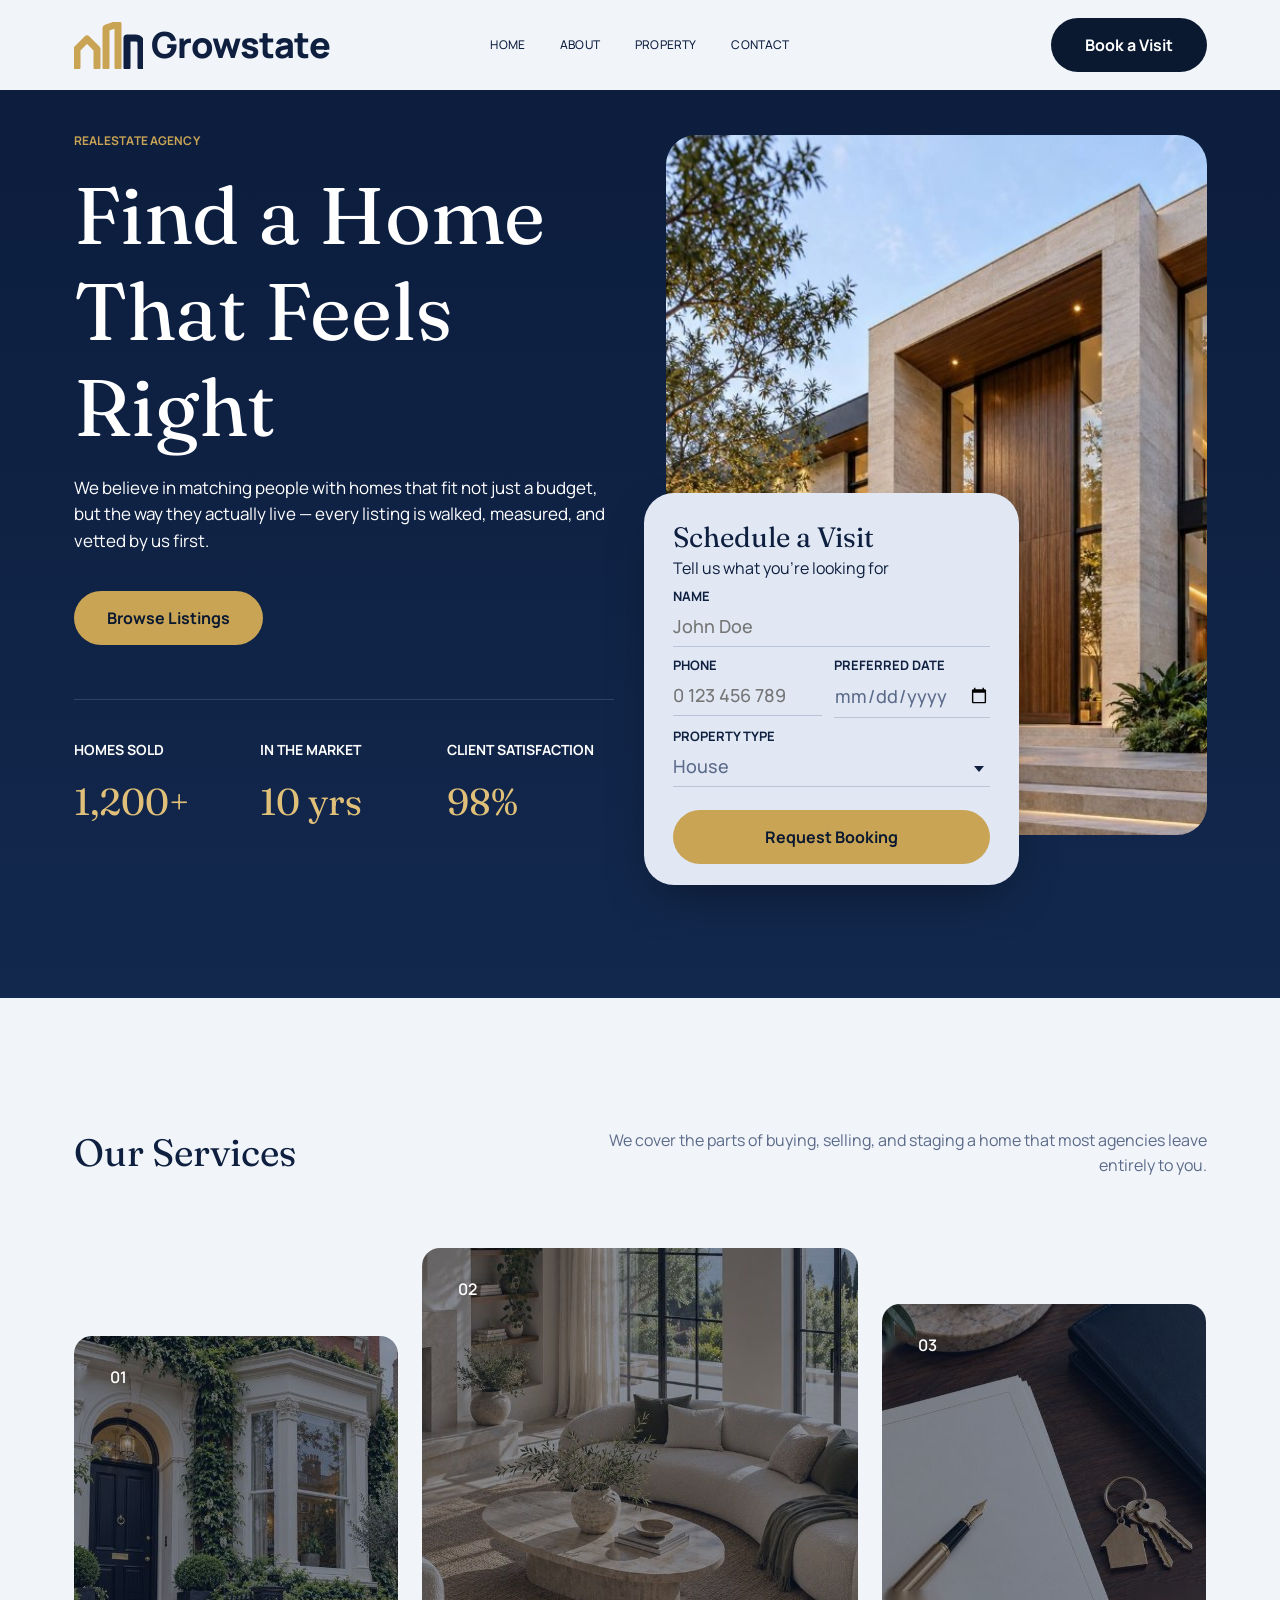
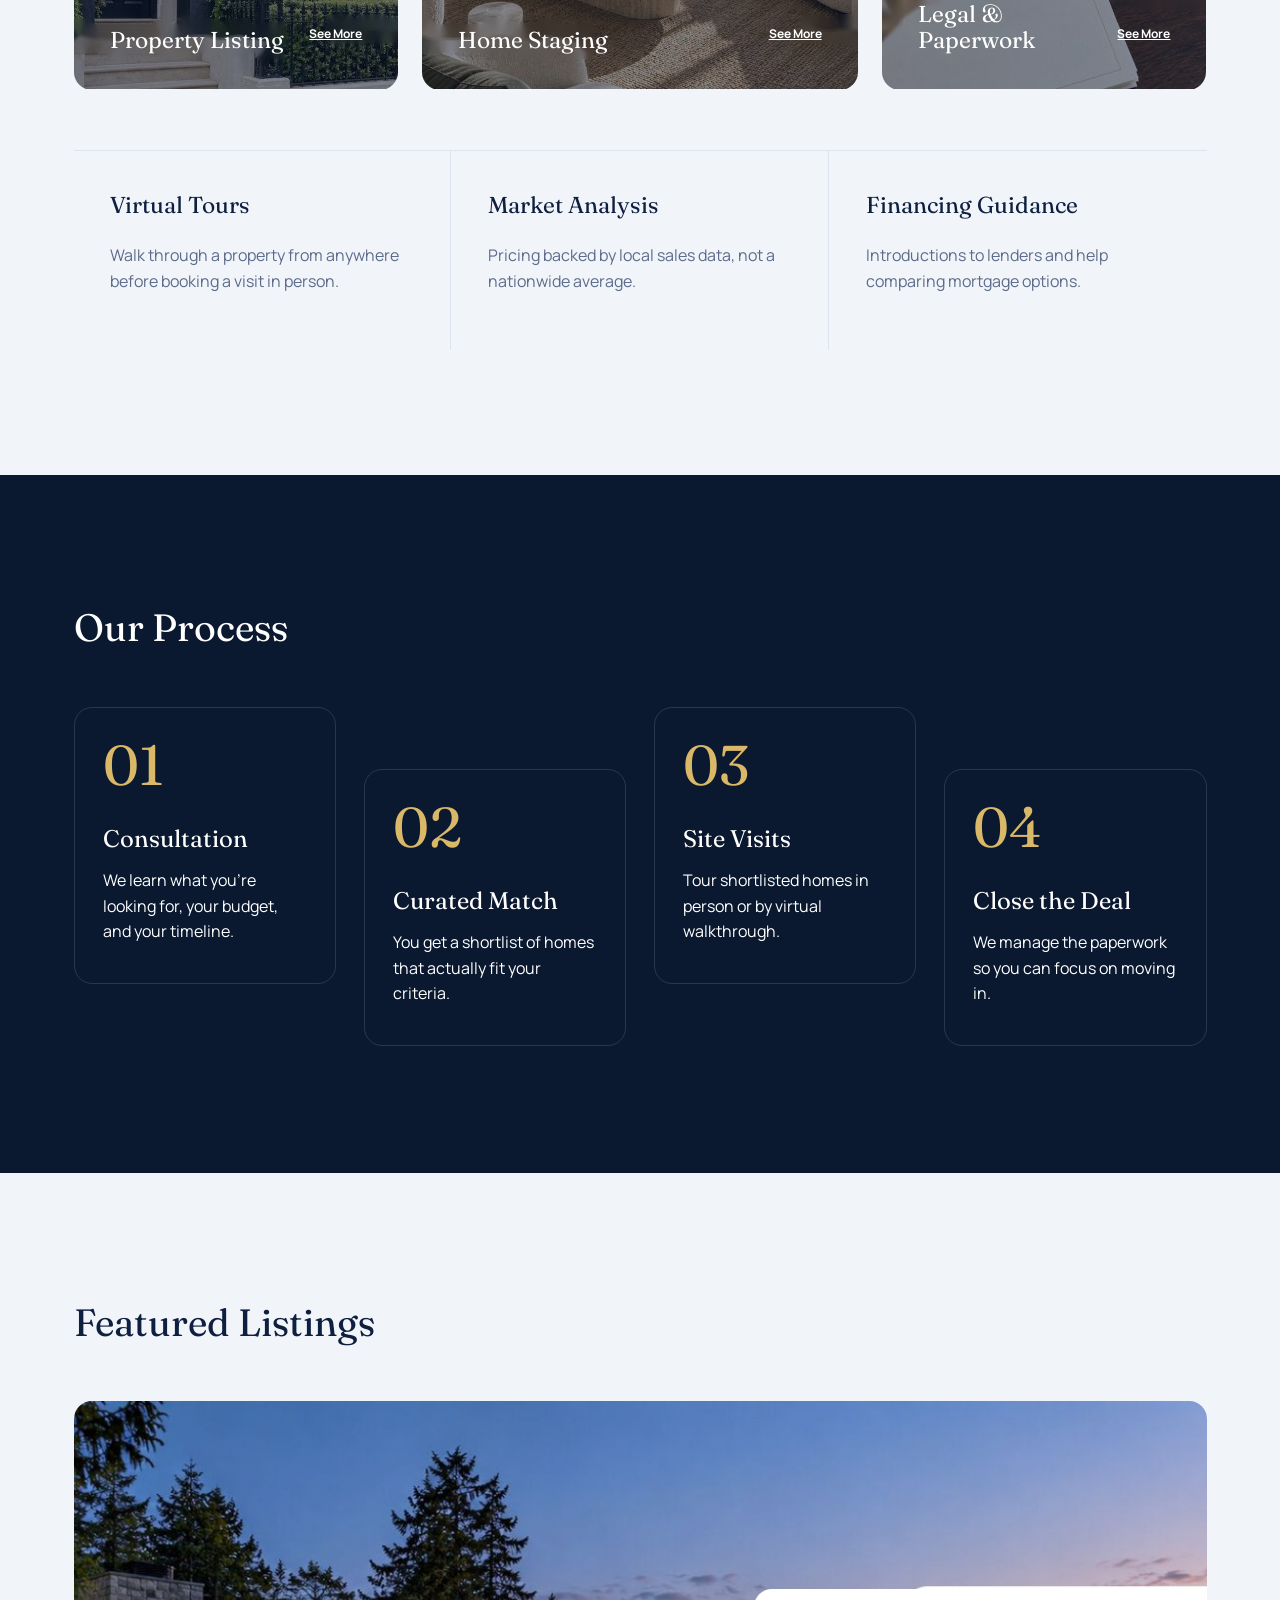
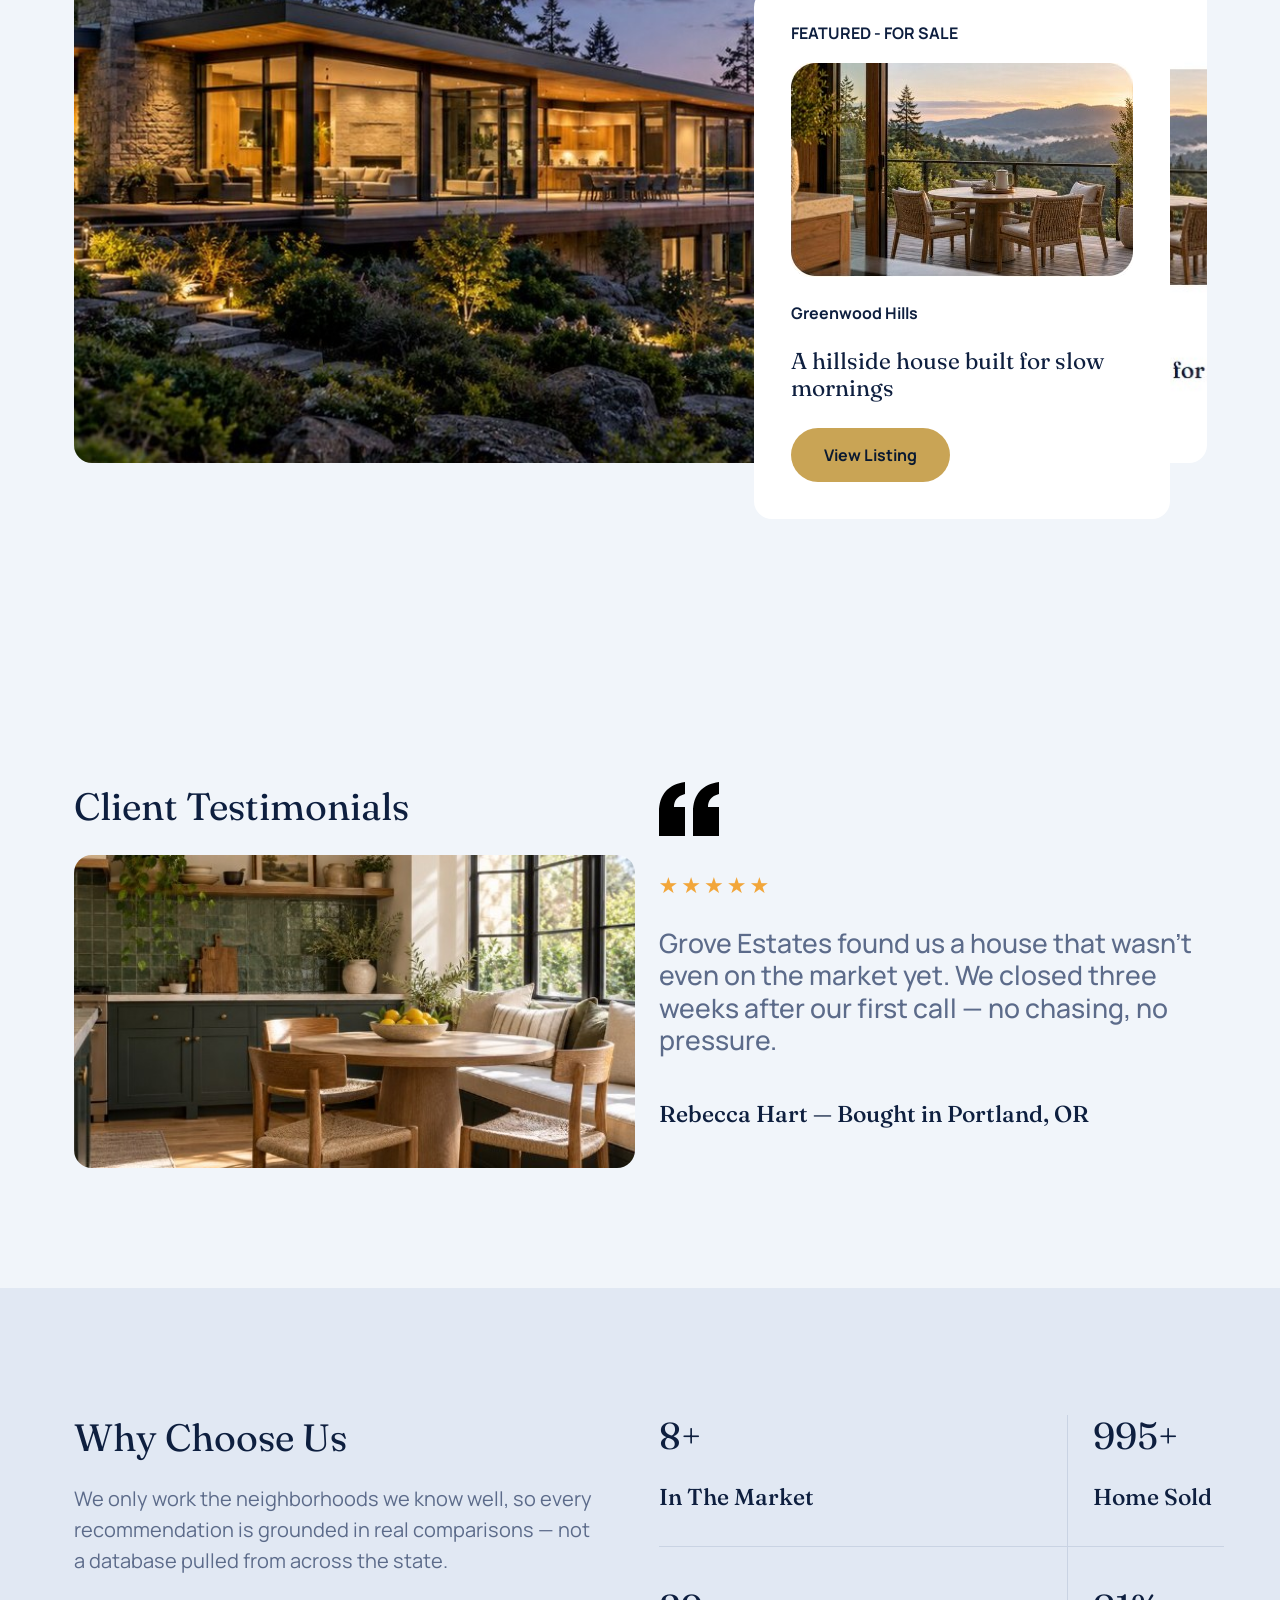
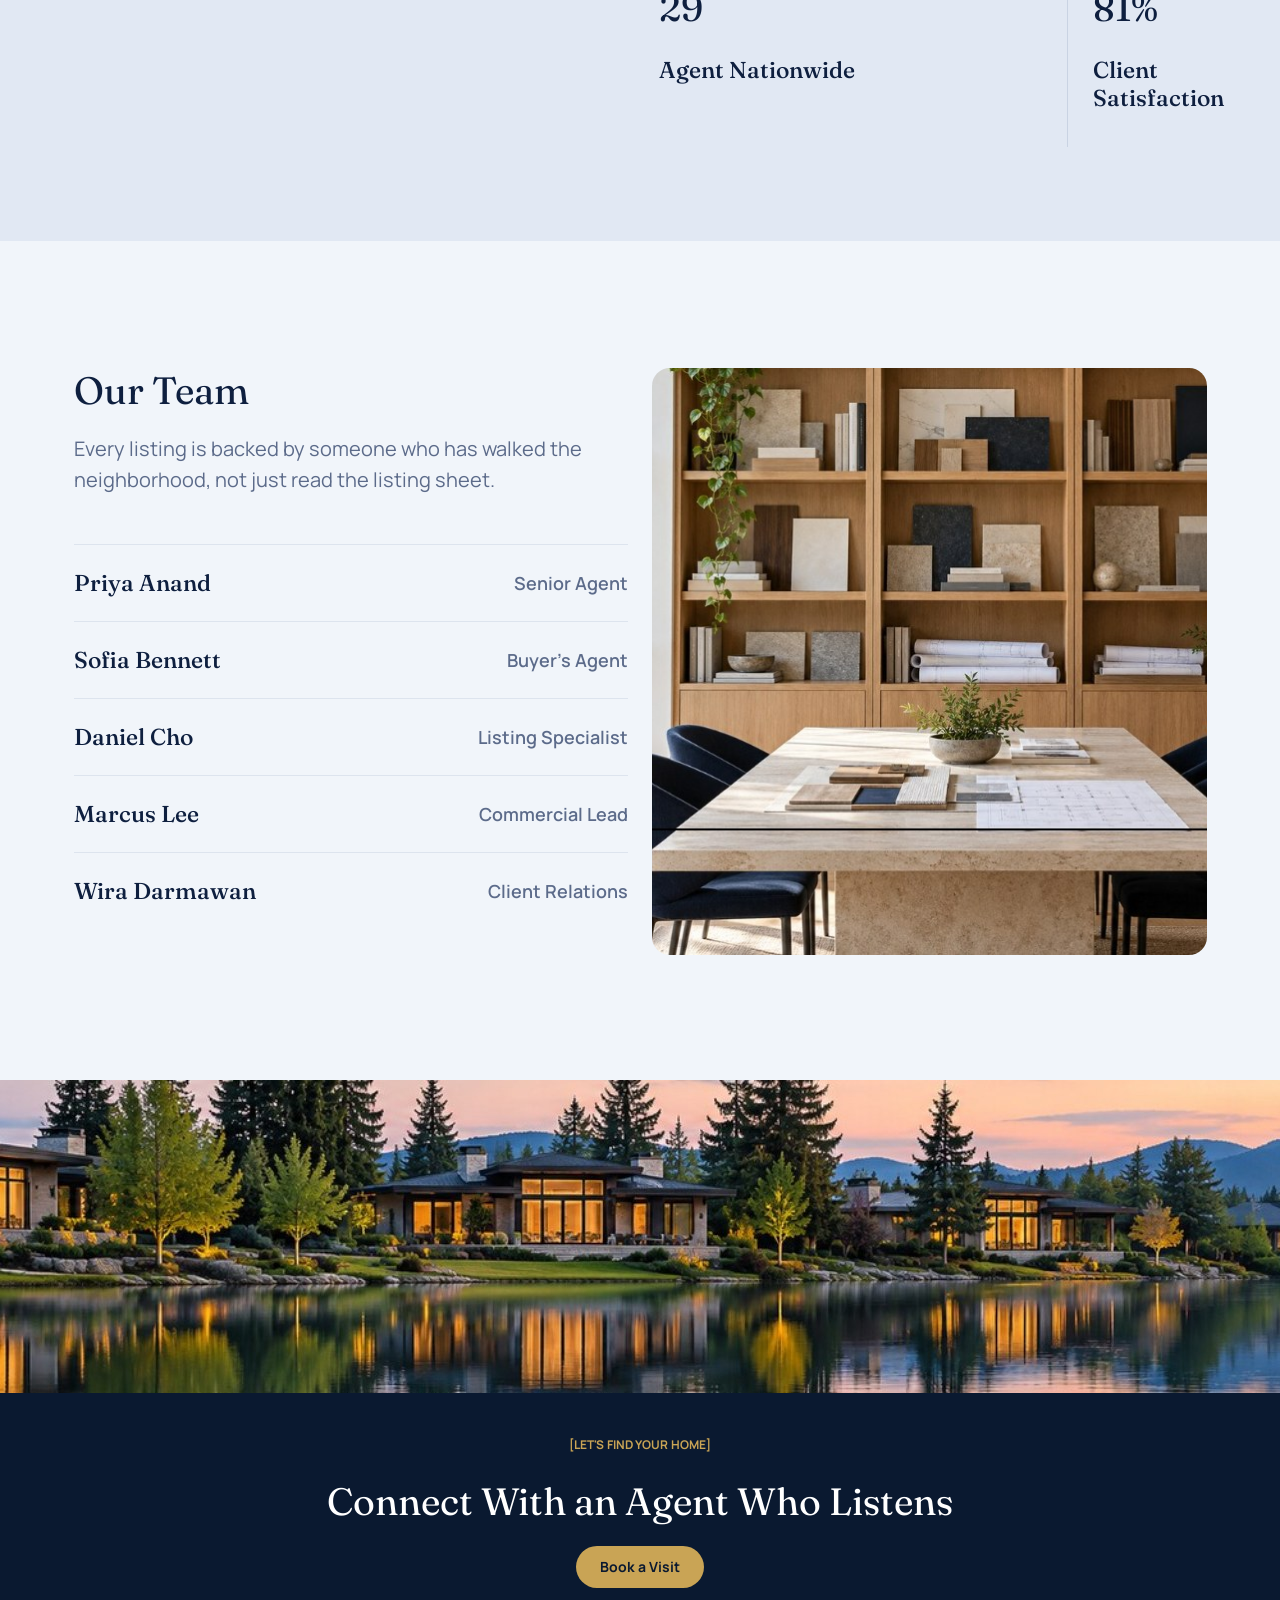
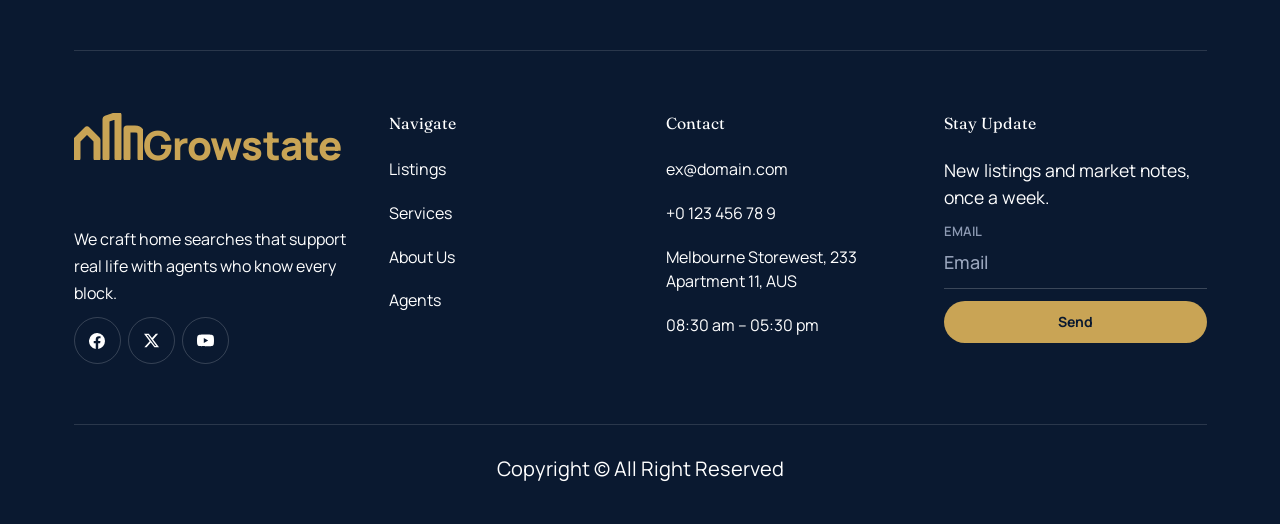
==== farmland/index.html @ bfa36665 "initial push" ====
<!DOCTYPE html>
<html lang="en">
<head>
<meta charset="UTF-8">
<meta name="viewport" content="width=device-width, initial-scale=1">
<title>Growstate – Find a Home That Feels Right</title>
<link rel="stylesheet" href="style.css">
</head>
<body>

<svg width="0" height="0" style="position:absolute"><defs>
<symbol id="logo" viewBox="0 0 69 47"><g fill="none" stroke-width="7" stroke-linejoin="round" stroke-linecap="round"><path stroke="#c9a455" d="M3 45V27L13 17L23 27V45"/><path stroke="#c9a455" d="M32 45V6L44 2V45"/><path stroke="currentColor" d="M53 45V16H61C66 16 67 18 67 23V45"/></g></symbol>
<symbol id="caret" viewBox="0 0 10 6"><path d="M0 0h10L5 6z" fill="currentColor"/></symbol>
</defs></svg>

<header class="nav">
  <div class="container nav-in">
    <a href="#" class="logo"><svg class="logo-i" width="69" height="47"><use href="#logo"/></svg><span>Growstate</span></a>
    <nav class="links" id="links">
      <a href="#">Home</a>
      <a href="about.html">About</a>
      <a href="property.html">Property</a>
      <a href="#contact">Contact</a>
    </nav>
    <a href="#visit" class="btn btn-navy">Book a Visit</a>
    <button class="burger" aria-label="Menu" onclick="document.getElementById('links').classList.toggle('open')"><i></i><i></i><i></i></button>
  </div>
</header>

<section class="hero">
  <div class="container hero-grid">
    <div class="hero-text">
      <span class="eyebrow">Real Estate Agency</span>
      <h1>Find a Home<br>That Feels<br>Right</h1>
      <p>We believe in matching people with homes that fit not just a budget, but the way they actually live — every listing is walked, measured, and vetted by us first.</p>
      <a href="#listings" class="btn btn-gold">Browse Listings</a>
      <div class="stats">
        <div><small>Homes Sold</small><b data-count="1200" data-suffix="+">1,200+</b></div>
        <div><small>In the Market</small><b data-count="10" data-suffix=" yrs">10 yrs</b></div>
        <div><small>Client Satisfaction</small><b data-count="98" data-suffix="%">98%</b></div>
      </div>
    </div>
    <div class="hero-media" id="visit">
      <img src="images/hero.jpg" alt="Modern stone and timber house at dusk">
      <form class="visit-card" onsubmit="return false">
        <h3>Schedule a Visit</h3>
        <p>Tell us what you're looking for</p>
        <label>Name<input type="text" placeholder="John Doe"></label>
        <div class="two">
          <label>Phone<input type="tel" placeholder="0 123 456 789"></label>
          <label>Preferred Date<input type="date"></label>
        </div>
        <label>Property Type
          <span class="sel"><select><option>House</option><option>Apartment</option><option>Villa</option><option>Loft</option></select><svg width="10" height="6"><use href="#caret"/></svg></span>
        </label>
        <button class="btn btn-gold">Request Booking</button>
      </form>
    </div>
  </div>
</section>

<section class="services" id="services">
  <div class="container">
    <div class="sec-head"><h2>Our Services</h2><p>We cover the parts of buying, selling, and staging a home that most agencies leave entirely to you.</p></div>
    <div class="svc-cards">
      <a href="#" class="svc reveal"><img src="images/service-listing.jpg" alt=""><span class="num">01</span><h4>Property Listing</h4><u>See More</u></a>
      <a href="#" class="svc reveal" style="--d:.12s"><img src="images/service-staging.jpg" alt=""><span class="num">02</span><h4>Home Staging</h4><u>See More</u></a>
      <a href="#" class="svc reveal" style="--d:.24s"><img src="images/service-legal.jpg" alt=""><span class="num">03</span><h4>Legal &amp; Paperwork</h4><u>See More</u></a>
    </div>
    <div class="svc-info">
      <div class="reveal"><h5>Virtual Tours</h5><p>Walk through a property from anywhere before booking a visit in person.</p></div>
      <div class="reveal" style="--d:.1s"><h5>Market Analysis</h5><p>Pricing backed by local sales data, not a nationwide average.</p></div>
      <div class="reveal" style="--d:.2s"><h5>Financing Guidance</h5><p>Introductions to lenders and help comparing mortgage options.</p></div>
    </div>
  </div>
</section>

<section class="process">
  <div class="container">
    <h2>Our Process</h2>
    <div class="steps">
      <div class="step reveal"><b>01</b><h4>Consultation</h4><p>We learn what you're looking for, your budget, and your timeline.</p></div>
      <div class="step reveal" style="--d:.12s"><b>02</b><h4>Curated Match</h4><p>You get a shortlist of homes that actually fit your criteria.</p></div>
      <div class="step reveal" style="--d:.24s"><b>03</b><h4>Site Visits</h4><p>Tour shortlisted homes in person or by virtual walkthrough.</p></div>
      <div class="step reveal" style="--d:.36s"><b>04</b><h4>Close the Deal</h4><p>We manage the paperwork so you can focus on moving in.</p></div>
    </div>
  </div>
</section>

<section class="listings" id="listings">
  <div class="container">
    <h2>Featured Listings</h2>
    <div class="feat reveal">
      <img src="images/featured-main.jpg" alt="Hillside house at sunset">
      <div class="feat-card">
        <small>Featured - For Sale</small>
        <img src="images/featured-thumb.jpg" alt="Terrace dining overlooking hills">
        <span class="loc">Greenwood Hills</span>
        <h4>A hillside house built for slow mornings</h4>
        <a href="property.html" class="btn btn-gold">View Listing</a>
      </div>
    </div>
  </div>
</section>

<section class="testi">
  <div class="container testi-grid">
    <div class="tl"><h2>Client Testimonials</h2><div class="pic reveal"><img src="images/testimonial.jpg" alt=""></div></div>
    <div class="tr reveal" style="--d:.15s">
      <svg class="q" width="62" height="54" viewBox="0 0 62 54"><path fill="currentColor" d="M0 54V30C0 12 10 2 26 0v12C18 14 15 19 15 25h11v29H0zm34 0V30C34 12 44 2 60 0v12c-8 2-11 7-11 13h11v29H34z"/></svg>
      <div class="stars">★★★★★</div>
      <blockquote>Grove Estates found us a house that wasn't even on the market yet. We closed three weeks after our first call — no chasing, no pressure.</blockquote>
      <cite>Rebecca Hart — Bought in Portland, OR</cite>
    </div>
  </div>
</section>

<section class="why">
  <div class="container why-grid">
    <div class="reveal"><h2>Why Choose Us</h2><p>We only work the neighborhoods we know well, so every recommendation is grounded in real comparisons — not a database pulled from across the state.</p></div>
    <div class="nums">
      <div class="reveal"><b data-count="10" data-suffix="+">10+</b><span>In The Market</span></div>
      <div class="reveal" style="--d:.1s"><b data-count="1200" data-suffix="+">1,200+</b><span>Home Sold</span></div>
      <div class="reveal" style="--d:.2s"><b data-count="35" data-suffix="">35</b><span>Agent Nationwide</span></div>
      <div class="reveal" style="--d:.3s"><b data-count="98" data-suffix="%">98%</b><span>Client Satisfaction</span></div>
    </div>
  </div>
</section>

<section class="team">
  <div class="container team-grid">
    <div class="reveal">
      <h2>Our Team</h2>
      <p>Every listing is backed by someone who has walked the neighborhood, not just read the listing sheet.</p>
      <ul>
        <li><b>Priya Anand</b><span>Senior Agent</span></li>
        <li><b>Sofia Bennett</b><span>Buyer's Agent</span></li>
        <li><b>Daniel Cho</b><span>Listing Specialist</span></li>
        <li><b>Marcus Lee</b><span>Commercial Lead</span></li>
        <li><b>Wira Darmawan</b><span>Client Relations</span></li>
      </ul>
    </div>
    <div class="tpic reveal" style="--d:.15s"><img src="images/team.jpg" alt="Team material library"></div>
  </div>
</section>

<div class="banner"><img src="images/banner.jpg" alt="Lakeside homes at dusk"></div>

<footer id="contact">
  <div class="container">
    <div class="cta reveal"><span class="eyebrow">[Let's find your home]</span><h2>Connect With an Agent Who Listens</h2><a href="#visit" class="btn btn-gold">Book a Visit</a></div>
    <div class="f-grid">
      <div><a href="#" class="logo gold"><svg class="logo-i" width="69" height="47"><use href="#logo"/></svg><span>Growstate</span></a>
        <p>We craft home searches that support real life with agents who know every block.</p>
        <div class="soc">
          <a href="#" aria-label="Facebook"><svg width="16" height="16" viewBox="0 0 24 24" fill="currentColor"><path d="M24 12a12 12 0 1 0-13.9 11.9v-8.4H7.1V12h3V9.4c0-3 1.8-4.7 4.5-4.7 1.3 0 2.7.2 2.7.2v3h-1.5c-1.5 0-2 .9-2 1.9V12h3.4l-.5 3.5h-2.9v8.4A12 12 0 0 0 24 12z"/></svg></a>
          <a href="#" aria-label="X"><svg width="15" height="15" viewBox="0 0 24 24" fill="currentColor"><path d="M18.9 1.2h3.7l-8 9.2L24 22.8h-7.4l-5.8-7.6-6.6 7.6H.5l8.6-9.8L0 1.2h7.6l5.2 6.9 6.1-6.9zm-1.3 19.4h2L6.5 3.3H4.3l13.3 17.3z"/></svg></a>
          <a href="#" aria-label="YouTube"><svg width="17" height="17" viewBox="0 0 24 24" fill="currentColor"><path d="M23.5 6.2a3 3 0 0 0-2.1-2.1C19.5 3.6 12 3.6 12 3.6s-7.5 0-9.4.5A3 3 0 0 0 .5 6.2C0 8.1 0 12 0 12s0 3.9.5 5.8a3 3 0 0 0 2.1 2.1c1.9.5 9.4.5 9.4.5s7.5 0 9.4-.5a3 3 0 0 0 2.1-2.1c.5-1.9.5-5.8.5-5.8s0-3.9-.5-5.8zM9.6 15.6V8.4l6.2 3.6-6.2 3.6z"/></svg></a>
        </div></div>
      <div><h5>Navigate</h5><a href="#listings">Listings</a><a href="#services">Services</a><a href="about.html">About Us</a><a href="#">Agents</a></div>
      <div><h5>Contact</h5><a href="mailto:ex@domain.com">ex@domain.com</a><a href="tel:+0123456789">+0 123 456 78 9</a><span>Melbourne Storewest, 233 Apartment 11, AUS</span><span>08:30 am – 05:30 pm</span></div>
      <div><h5>Stay Update</h5><p>New listings and market notes, once a week.</p>
        <form onsubmit="return false"><label>Email<input type="email" placeholder="Email"></label><button class="btn btn-gold">Send</button></form></div>
    </div>
    <div class="copy">Copyright © All Right Reserved</div>
  </div>
</footer>

<script src="script.js"></script>
</body>
</html>
---- farmland/style.css ----
@font-face{font-family:'Fraunces';src:url(fonts/fraunces.woff2) format('woff2');font-weight:100 900;font-display:swap}
@font-face{font-family:'Manrope';src:url(fonts/manrope.woff2) format('woff2');font-weight:200 800;font-display:swap}
:root{
  --navy:#0a1930;--navy2:#12284d;--ink:#0e1f3f;--gold:#c9a455;--bg:#f1f5fa;--bg2:#e1e8f3;--slate:#5c6b8a;
  --serif:'Fraunces',Georgia,serif;--sans:'Manrope',system-ui,sans-serif;
  --h2:clamp(34px,2.97vw,57px);
}
*{box-sizing:border-box;margin:0;padding:0}
html{scroll-behavior:smooth}
body{font-family:var(--sans);background:var(--bg);color:var(--ink);font-size:20px;line-height:1.55;font-optical-sizing:none;font-variation-settings:'opsz' 30;-webkit-font-smoothing:antialiased;overflow-x:hidden}
img{display:block;width:100%;height:100%;object-fit:cover}
a{color:inherit;text-decoration:none}
ul{list-style:none}
h1,h2,h3,h4,h5,b,strong{font-weight:400}
h1,h2,h3,h4,h5,.num,b,strong{font-family:var(--serif)}
h2{font-size:var(--h2);line-height:1.2}
.container{width:min(1133px,100% - 48px);margin-inline:auto}

/* buttons */
.btn{display:inline-flex;align-items:center;justify-content:center;height:54px;padding:0 33px;border-radius:99px;border:0;font:700 16px/1 var(--sans);cursor:pointer;transition:transform .3s,background .3s,box-shadow .3s}
.btn:hover{transform:translateY(-2px);box-shadow:0 10px 22px -10px rgba(0,0,0,.45)}
.btn-gold{background:var(--gold);color:var(--navy)}
.btn-gold:hover{background:#d8b568}
.btn-navy{background:var(--navy);color:#fff;padding:0 34px}
.eyebrow{display:block;font:700 12px/1 var(--sans);letter-spacing:.01em;text-transform:uppercase;color:var(--gold)}

/* nav */
.nav{height:90px;display:flex;align-items:center;background:var(--bg);position:relative;z-index:20}
.nav-in{position:relative;display:flex;align-items:center;justify-content:space-between}
.logo{display:flex;align-items:center;gap:8px;color:var(--ink)}
.logo span{font:800 36px/1 var(--sans);letter-spacing:-.02em}
.logo-i{color:var(--ink)}.logo.gold .logo-i{color:var(--gold)}
.logo.gold span{color:var(--gold)}
.links{display:flex;gap:35px;position:absolute;left:50%;transform:translateX(-50%)}
.links a{font:478 12px/1 var(--sans);letter-spacing:.015em;text-transform:uppercase;display:flex;align-items:center;gap:10px;position:relative}
.links a::after{content:"";position:absolute;left:0;bottom:-8px;height:2px;width:0;background:var(--gold);transition:width .3s}
.links a:hover::after{width:100%}
.burger{display:none;background:none;border:0;width:30px;height:22px;flex-direction:column;justify-content:space-between;margin-left:14px}
.burger i{display:block;height:2px;background:var(--ink)}

/* hero */
.hero{background:linear-gradient(180deg,#0c1d3d,#12284d);color:#fff;padding:45px 0 0px}
.hero-grid{display:grid;grid-template-columns:repeat(2,minmax(0,1fr));gap:clamp(24px,4vw,62px)}
.hero-text{display:flex;flex-direction:column;align-items:flex-start;min-width:0;min-height:700px;align-self:start}
.hero h1{font-size: 5rem;line-height:1.2;margin:20px 0 20px}
.hero p{    
    max-width: 590px;
    margin-bottom: 37px;
    color: #fff;
    line-height: 1.55;
    font-size: 17px;
}
.stats{margin-top:auto;margin-bottom:12px;width:100%;border-top:1px solid rgba(255,255,255,.14);padding-top:43px;display:grid;grid-template-columns:repeat(3,minmax(0,1fr));justify-content:start;gap:0 20px}
.stats>div{min-width:0}
.stats small{display:block;font:700 14px/1 var(--sans);text-transform:uppercase;margin-bottom:26px}
.stats b{font-size:clamp(36px,2.92vw,56px);color:#e0c079;line-height:1}
.hero-media{position:relative;height:824px;margin-bottom:39px;min-width:0}
.hero-media>img{border-radius:18px}
.hero-media img {transition:transform 1.6s ease; width: 100%; height: 85%; object-fit: cover; border-radius: 30px;}
.visit-card {position: absolute;
    right: 188px;
    top: 358px;
    width: min(375px, calc(100% - 48px));
    background: #e1e8f4;
    color: var(--ink);
    border-radius: 30px;
    padding: 28px 29px 21px;
    box-shadow: 0 20px 50px -20px rgba(0, 0, 0, .5);
}
.visit-card h3{font-size:28px;line-height:1.2;margin-bottom:5px}
.visit-card p{font-size:16px;margin-bottom:14px;color:var(--ink);line-height:1.0}
.visit-card label{display:block;font:700 13px/1 var(--sans);text-transform:uppercase;color:var(--ink);margin-bottom:12px}
.visit-card input,.visit-card select{display:block;width:100%;margin-top:11px;background:none;border:0;border-bottom:1px solid #b9c4d6;padding:0 0 8px;font:500 18px var(--sans);color:var(--slate);outline:0;appearance:none;-webkit-appearance:none;text-transform:none}
.visit-card input:focus,.visit-card select:focus{border-color:var(--gold)}
.two{display:grid;grid-template-columns:1fr 1fr;gap:12px}
.sel{position:relative;display:block}
.sel svg{position:absolute;right:6px;bottom:15px;pointer-events:none;color:var(--ink)}
.visit-card .btn{width:100%;margin-top:11px}

/* services */
.services{padding:130px 0 125px}
.sec-head{display:flex;justify-content:space-between;align-items:center;gap:40px;margin-bottom:70px}
.sec-head p{max-width:615px;text-align:right;color:var(--slate);font-size:16px;line-height:1.55}
.svc-cards{display:grid;grid-template-columns:1fr 1.34fr 1fr;gap:24px;align-items:end}
.svc{position:relative;border-radius:18px;overflow:hidden;display:block;height:354px;color:#fff}
.svc:nth-child(2){height:442px}
.svc:nth-child(3){height:386px}
.svc img{transition:transform .8s cubic-bezier(.2,.7,.2,1)}
.svc:hover img{transform:scale(1.07)}
.svc .num{position:absolute;z-index:2;left:36px;top:30px;font:600 16px var(--sans)}
.svc h4{
    position: absolute;
    z-index: 2;
    left: 36px;
    bottom: 36px;
    font-size: 23px;
    line-height: 1.15;
    max-width: 174px;}
.svc u{position:absolute;z-index:2;right:36px;bottom:48px;font:700 12px var(--sans)}
.svc-info{display:grid;grid-template-columns:repeat(3,1fr);margin-top:60px;border-top:1px solid #dde4ee}
.svc-info>div{padding:40px 37px 55px;border-left:1px solid #dde4ee;margin-left:-1px}
.svc-info>div:first-child{border-left:0}
.svc-info h5{font-size:23px;margin-bottom:23px;line-height:1.3}
.svc-info p{color:var(--slate);font-size:16px;line-height:1.6;max-width:380px}

/* process */
.process{background:var(--navy);color:#fff;padding:130px 0 127px}
.steps{display:grid;grid-template-columns:repeat(4,1fr);gap:28px;margin-top:57px;align-items:start}
.step{border:1px solid rgba(255,255,255,.13);border-radius:18px;padding:29px 28px 38px;min-height:270px;transition:border-color .4s,background .4s}
.step:hover{border-color:var(--gold);background:rgba(255,255,255,.03)}
.step:nth-child(even){margin-top:62px}
.step b{display:block;font-size:56px;color:#d9b868;line-height:1;margin-bottom:34px}
.step h4{font-size:24px;margin-bottom:17px;line-height:1.0}
.step p{font-size:16px;line-height:1.6}

/* listings */
.listings{padding:127px 0 124px}
.feat{position:relative;margin-top:55px;margin-bottom:193px}
.feat>img{height:662px;border-radius:18px}
.feat-card{position:absolute;right:37px;top:188px;width:416px;background:#fff;border-radius:18px;padding:36px 37px 37px}
.feat-card small{display:block;font:700 16px/1 var(--sans);text-transform:uppercase;margin-bottom:22px}
.feat-card img{height:214px;border-radius:18px;margin-bottom:28px}
.feat-card .loc{display:block;font:700 16px/1 var(--sans);margin-bottom:27px}
.feat-card h4{font-size:23px;line-height:1.2;margin-bottom:25px}
.row{display:grid;grid-template-columns:979px 1fr;gap:26px;padding:62px 0;border-bottom:1px solid #dde4ee}
.row:first-of-type{padding-top:0}
.row:last-child{border-bottom:0;padding-bottom:0}
.row .pic{height:var(--ih);border-radius:18px;overflow:hidden}
.row .pic img{transition:transform .9s cubic-bezier(.2,.7,.2,1)}
.row:hover .pic img{transform:scale(1.05)}
.nm{display:flex;justify-content:space-between;align-items:center;margin-top:24px}
.nm h4{font-size:28px;line-height:1.2}
.nm .btn{height:54px;padding:0 33px}
.row .r{display:flex;flex-direction:column;justify-content:space-between;height:calc(var(--ih) + 43px)}
.row .r p{color:var(--slate);font-size:20px;line-height:1.6}
.info{background:var(--navy);color:#fff;border-radius:18px;padding:36px 37px 38px}
.info span{display:block;font-size:17.6px;line-height:1.5;margin-bottom:12px}
.info strong{display:block;font-size:28px;line-height:1.2;color:#e0c079;margin-bottom:12px}
.info em{display:block;font:700 17.6px/1.3 var(--sans);text-transform:uppercase}

/* testimonials */
.testi{padding:0 0 120px}
.testi-grid{display:grid;grid-template-columns:561px 1fr;gap:24px}
.testi .pic,.tpic{border-radius:18px;overflow:hidden}
.testi .pic{height:313px;margin-top:26px}
.tl h2{margin-top:4px}
.q{color:#000;display:block;margin-bottom:38px;width:62px;height:auto;margin-top:2px}
.stars{color:#f2a63a;font-size:22px;letter-spacing:3px;line-height:1;margin-bottom:31px}
blockquote{font-size:clamp(24px,2.08vw,40px);line-height:1.22;color:var(--slate);font-weight:500;margin-bottom:42px}
cite{font:500 23px/1 var(--serif);font-style:normal}

/* why */
.why{background:var(--bg2);padding:127px 0 94px}
.why-grid{display:grid;grid-template-columns:561px 1fr;gap:24px;align-items:start}
.why p{font-size:20px;line-height:1.55;color:var(--slate);margin-top:22px;max-width:530px}
.nums{display:grid;grid-template-columns:408px 1fr}
.nums>div{padding:40px 0 35px;border-left:0}
.nums>div:nth-child(2n){border-left:1px solid #c9d3e3;padding-left:25px}
.nums>div:nth-child(-n+2){border-bottom:1px solid #c9d3e3;padding-top:0}
.nums b{display:block;font-size:clamp(34px,2.92vw,56px);line-height:1.1;margin-bottom:27px}
.nums span{font:500 23px var(--serif);display:block}

/* team */
.team{padding:127px 0 125px}
.team-grid{display:grid;grid-template-columns:1fr 1fr;gap:24px;align-items:start}
.team p{color:var(--slate);font-size:20px;line-height:1.55;margin:20px 0 49px}
.team li{display:flex;justify-content:space-between;align-items:center;padding:24px 0;border-top:1px solid #dde4ee}
.team li:last-child{padding-bottom:0}
.team li b{font:500 23px var(--serif)}
.team li span{font:600 18px var(--sans);color:var(--slate)}
.team li{transition:padding .35s}
.team li:hover{padding-left:12px}
.tpic{height:587px}
.banner{height:313px;overflow:hidden}
.banner img{transition:transform 1.6s ease}

/* footer */
footer{background:var(--navy);color:#fff;padding:46px 0 0}
.cta{text-align:center;padding-bottom:62px;border-bottom:1px solid rgba(255,255,255,.13)}
.cta h2{margin:28px 0 22px;font-size:clamp(30px,2.97vw,57px)}
.cta .btn{height:42px;padding:0 24px;font-size:14px}
.f-grid{display:grid;grid-template-columns:minmax(0,1.15fr) minmax(0,1fr) minmax(0,1fr) minmax(0,1.05fr);gap:28px;padding:62px 0 60px}
.f-grid p,.f-grid a,.f-grid span{font-size:16px}
.f-grid h5{font-size:16px;margin-bottom:23px;line-height:1.3}
.f-grid>div>a,.f-grid>div>span{display:block;line-height:1.55;margin-bottom:19px;transition:color .25s}
.f-grid>div>span{max-width:260px}
.f-grid>div>a:hover{color:var(--gold)}
.f-grid .logo{margin-bottom:59px}.f-grid .logo .logo-i{width:69px;height:47px}
.f-grid .logo.gold span{font-size:40px;line-height:1}
.f-grid>div>p{max-width:310px;line-height:1.7}
.soc{display:flex;gap:7px;margin-top:10px}
.soc a{width:47px;height:47px;border:1px solid rgba(255,255,255,.18);border-radius:50%;display:grid;place-items:center;transition:background .3s,color .3s}
.soc a:hover{background:var(--gold);color:var(--navy)}
.f-grid form label{display:block;font:600 13px/1 var(--sans);text-transform:uppercase;color:#8d9ab3;margin:14px 0 0}
.f-grid form input{width:100%;background:none;border:0;border-bottom:1px solid rgba(255,255,255,.2);padding:0 0 14px;color:#fff;font:500 18px var(--sans);outline:0;text-transform:none;margin-top:12px}.f-grid form input::placeholder{color:#9aa6bd;opacity:1}
.f-grid form .btn{width:100%;height:42px;padding:0 20px;font-size:14px;margin-top:12px}.f-grid>div:last-child>p{font-size:17.6px;line-height:1.55;max-width:none}
.f-grid .cta-note{display:none}
.copy{text-align:center;border-top:1px solid rgba(255,255,255,.13);padding:28px 0 40px;font-size:20px}

/* scroll animations */
.reveal{opacity:0;transform:translateY(60px) scale(.96);transition:opacity .9s cubic-bezier(.2,.7,.2,1) var(--d,0s),transform 1s cubic-bezier(.2,.7,.2,1) var(--d,0s)}
.reveal.in{opacity:1;transform:none}
.svc.reveal img,.pic.reveal img,.tpic.reveal img{transform:scale(1.18)}
.svc.reveal.in img,.pic.reveal.in img,.tpic.reveal.in img{transform:scale(1)}
.svc.reveal.in:hover img{transform:scale(1.07)}
.banner img{transform:scale(1.08)}
.banner.in img{transform:scale(1)}
.hero-text>*,.hero-media{animation:up 1s cubic-bezier(.2,.7,.2,1) both}
.hero-text>*:nth-child(2){animation-delay:.1s}.hero-text>*:nth-child(3){animation-delay:.2s}.hero-text>*:nth-child(4){animation-delay:.3s}.hero-text>*:nth-child(5){animation-delay:.4s}
.hero-media{animation-delay:.2s}
@keyframes up{from{opacity:0;transform:translateY(40px)}to{opacity:1;transform:none}}
@media (prefers-reduced-motion:reduce){*{animation:none!important;transition:none!important}.reveal{opacity:1;transform:none}}

/* responsive */
@media(max-width:1200px){
  .row{grid-template-columns:1fr}.row .r{height:auto;gap:20px}
  .row .pic{height:min(var(--ih),50vw)}
  .testi-grid,.why-grid{grid-template-columns:1fr 1fr}
  .f-grid{grid-template-columns:1fr 1fr;gap:40px}
}
@media(max-width:900px){
  .nav{height:100px}.logo span{font-size:26px}
  .links{display:none;position:absolute;top:100px;left:0;right:0;background:var(--bg);flex-direction:column;gap:20px;padding:24px;box-shadow:0 20px 30px -20px rgba(0,0,0,.3)}
  .links.open{display:flex}.burger{display:flex}.nav .btn{display:none}
  .hero{padding:70px 0}.hero-grid{grid-template-columns:1fr}.hero-media{height:520px;margin-bottom:300px}
  .visit-card{left:12px;top:380px;width:calc(100% - 24px);max-width:375px}
  .stats{grid-template-columns:repeat(3,1fr);gap:16px}.stats>div{min-width:0}
  .sec-head{flex-direction:column;align-items:flex-start}.sec-head p{text-align:left}
  .svc-cards,.svc-info,.steps{grid-template-columns:1fr}.svc,.svc:nth-child(2),.svc:nth-child(3){height:320px}
  .step:nth-child(even){margin-top:0}.step{min-height:0}
  .svc-info>div{border-left:0;padding-left:0}
  .feat>img{height:420px}.feat-card{position:relative;right:auto;top:-60px;margin:0 16px;width:auto}.feat{margin-bottom:90px}
  .testi-grid,.why-grid,.team-grid,.f-grid{grid-template-columns:1fr}
  .tpic{height:380px}.services,.process,.listings,.why,.team{padding-block:80px}
  .nm{flex-direction:column;align-items:flex-start;gap:14px}
}
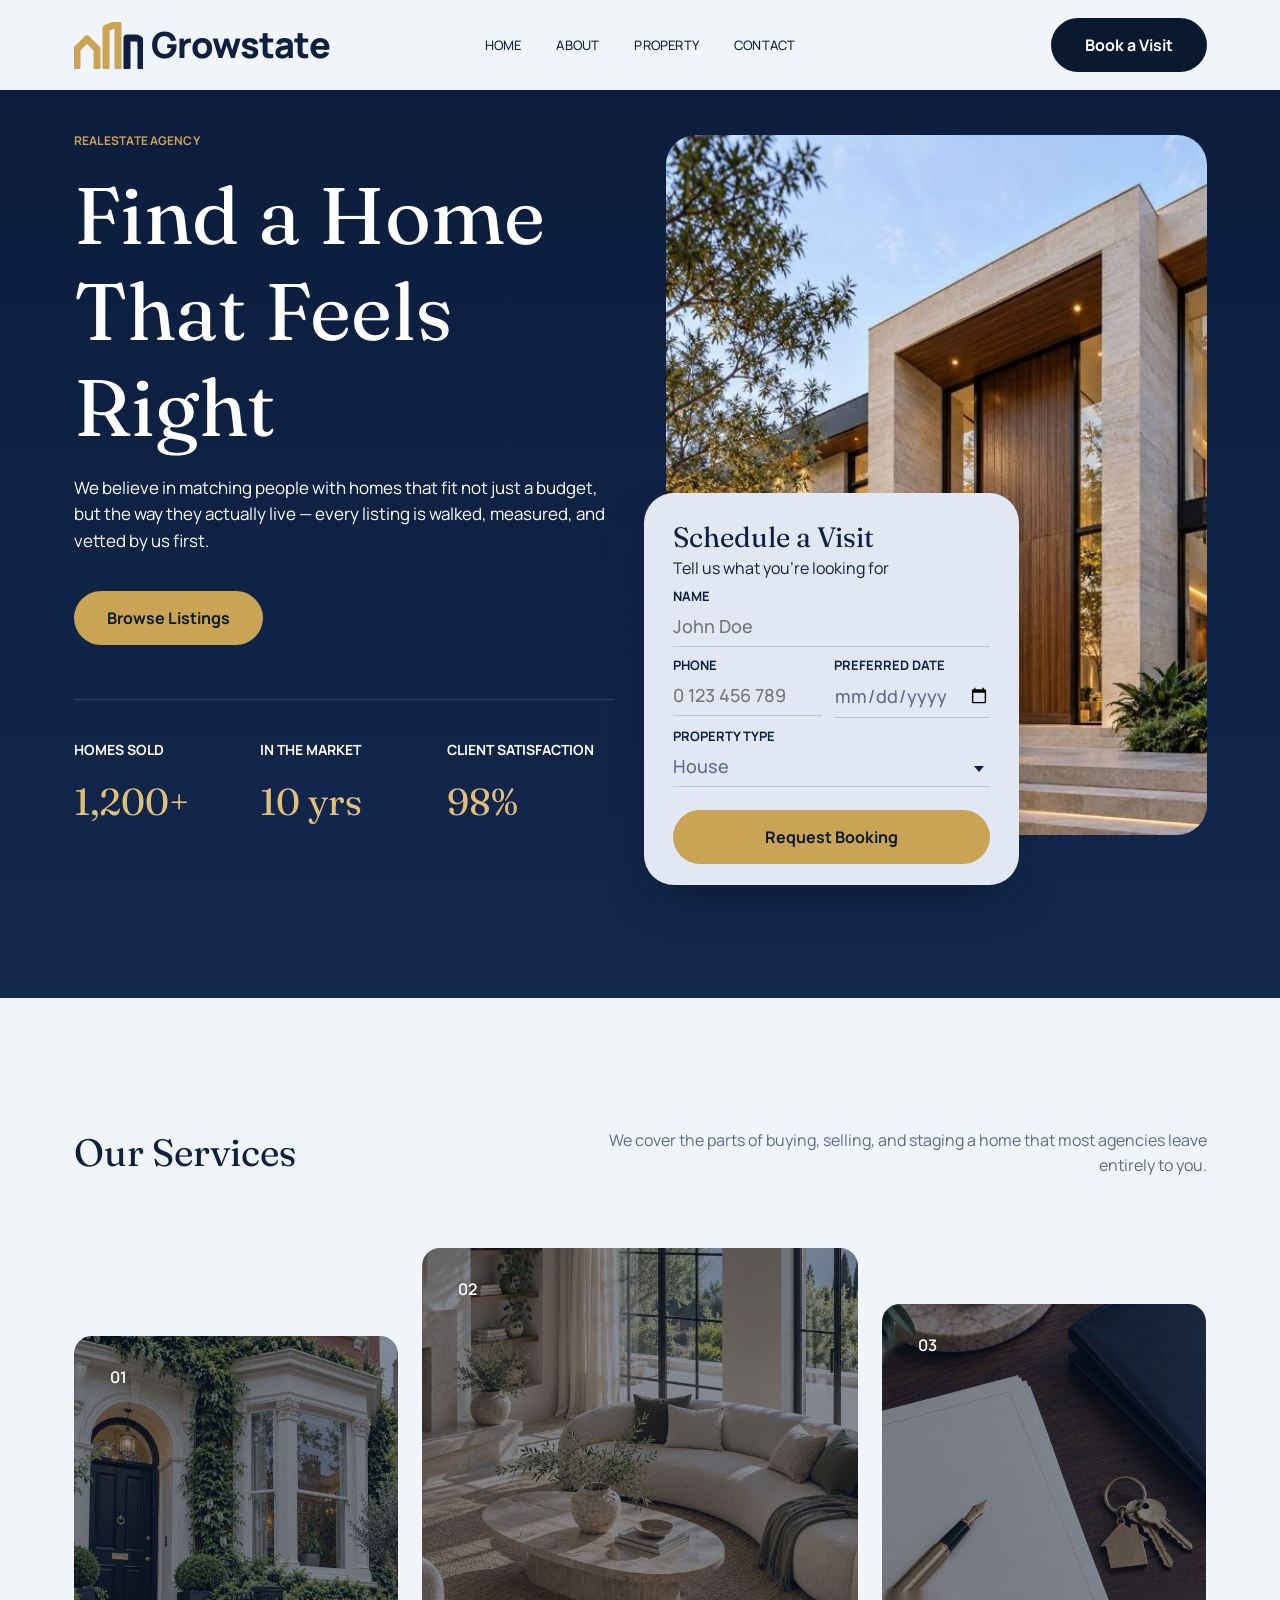
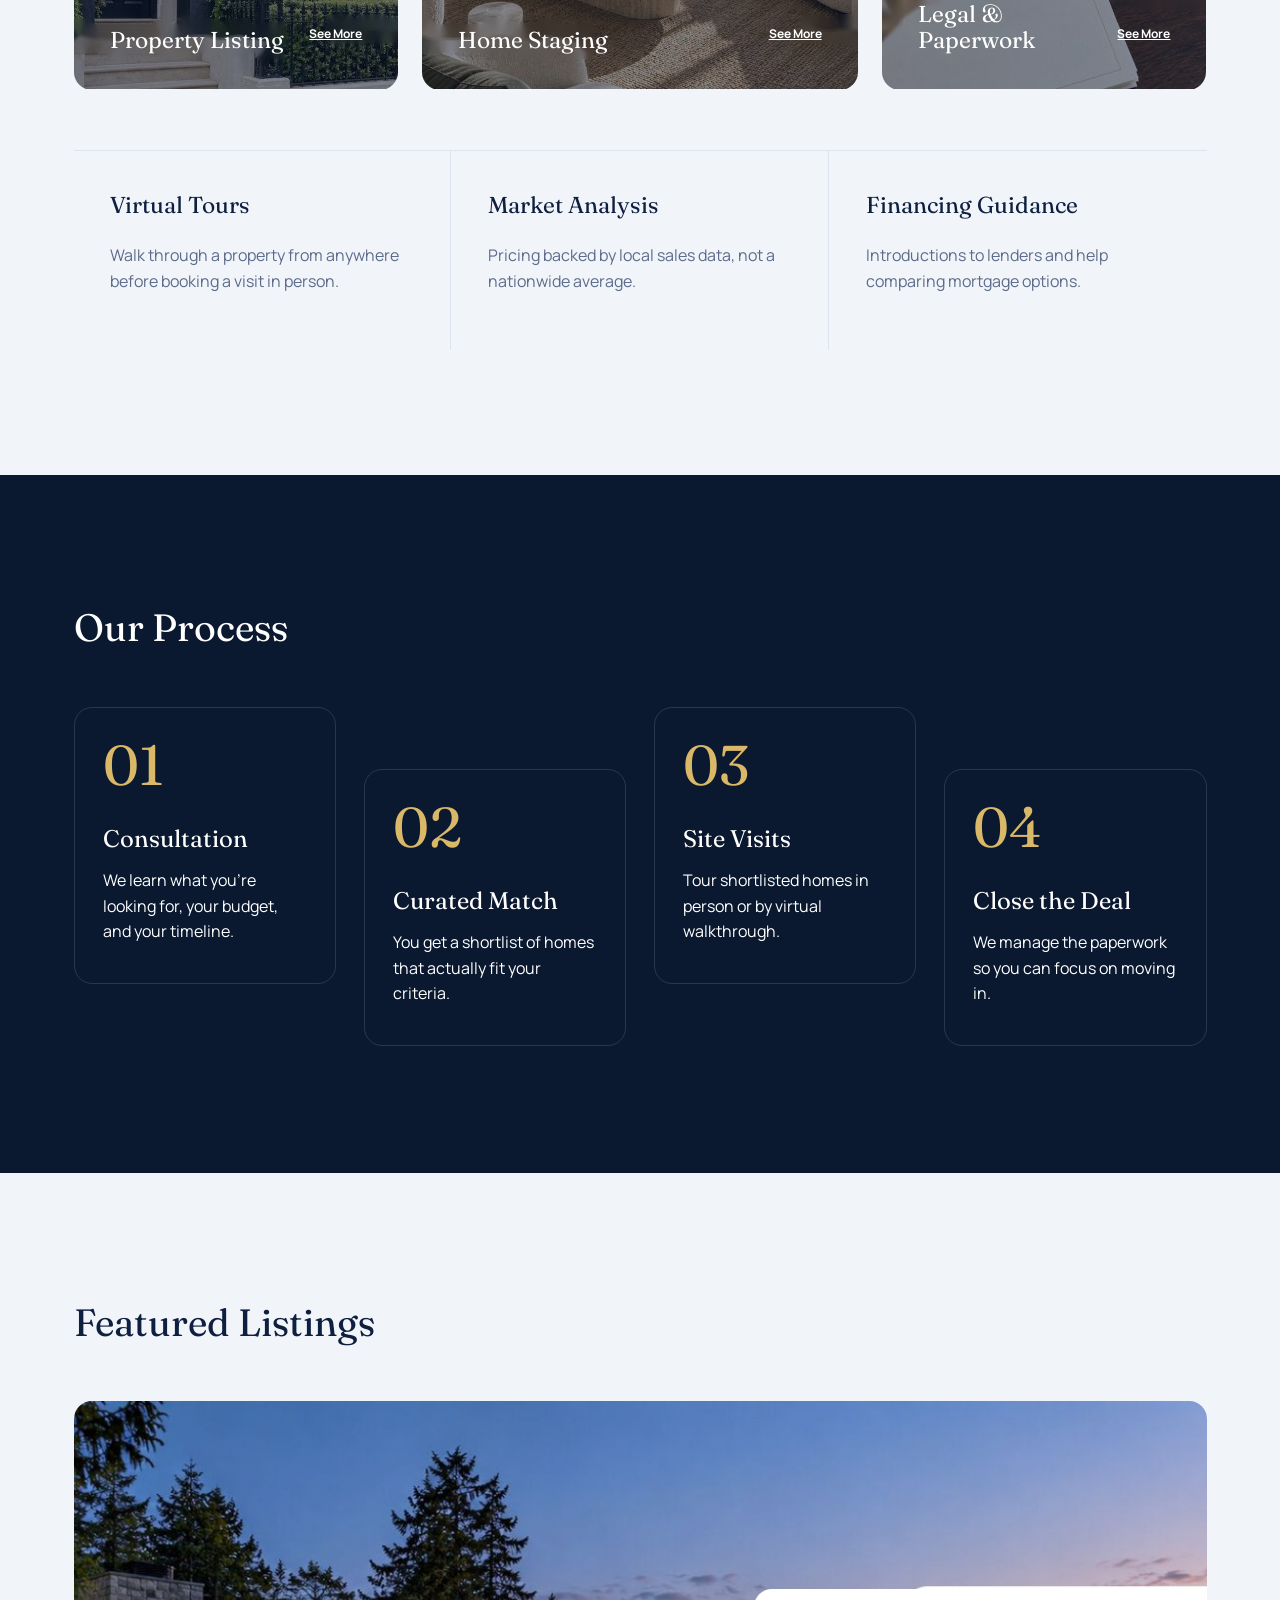
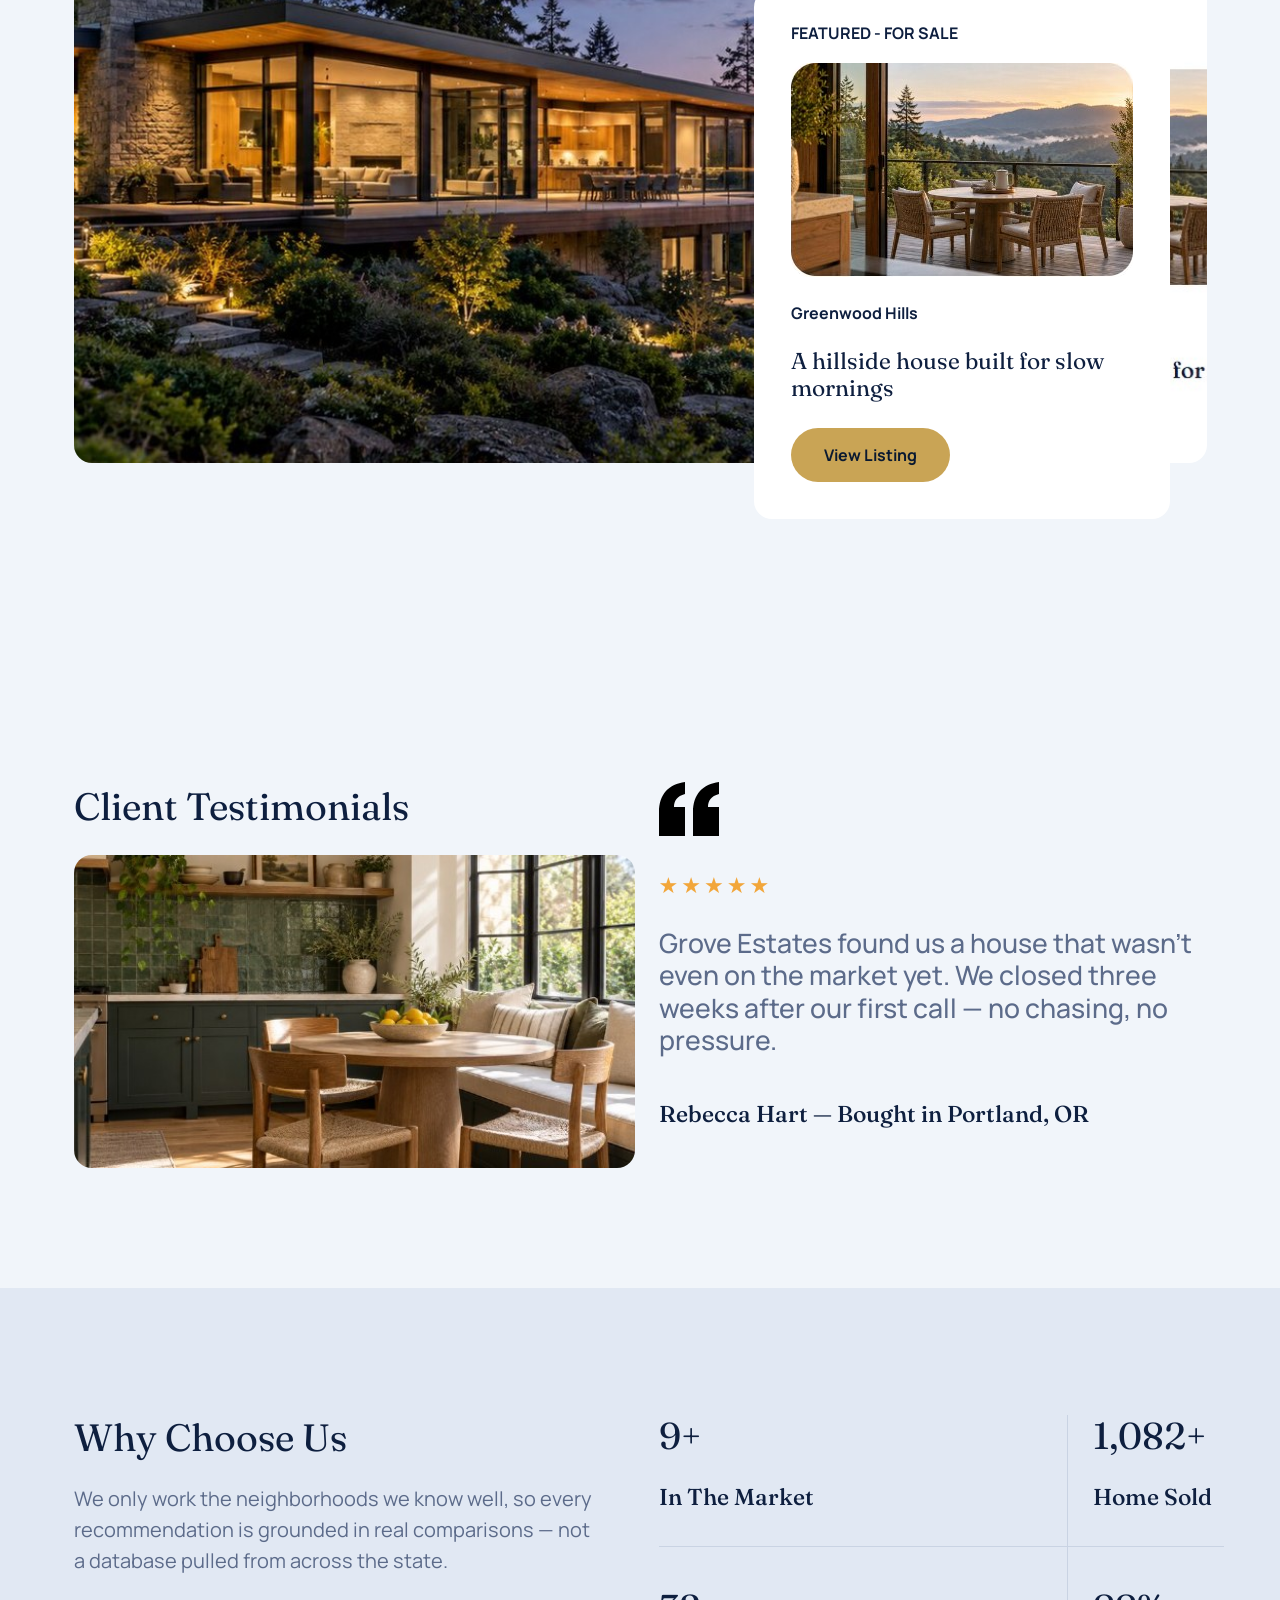
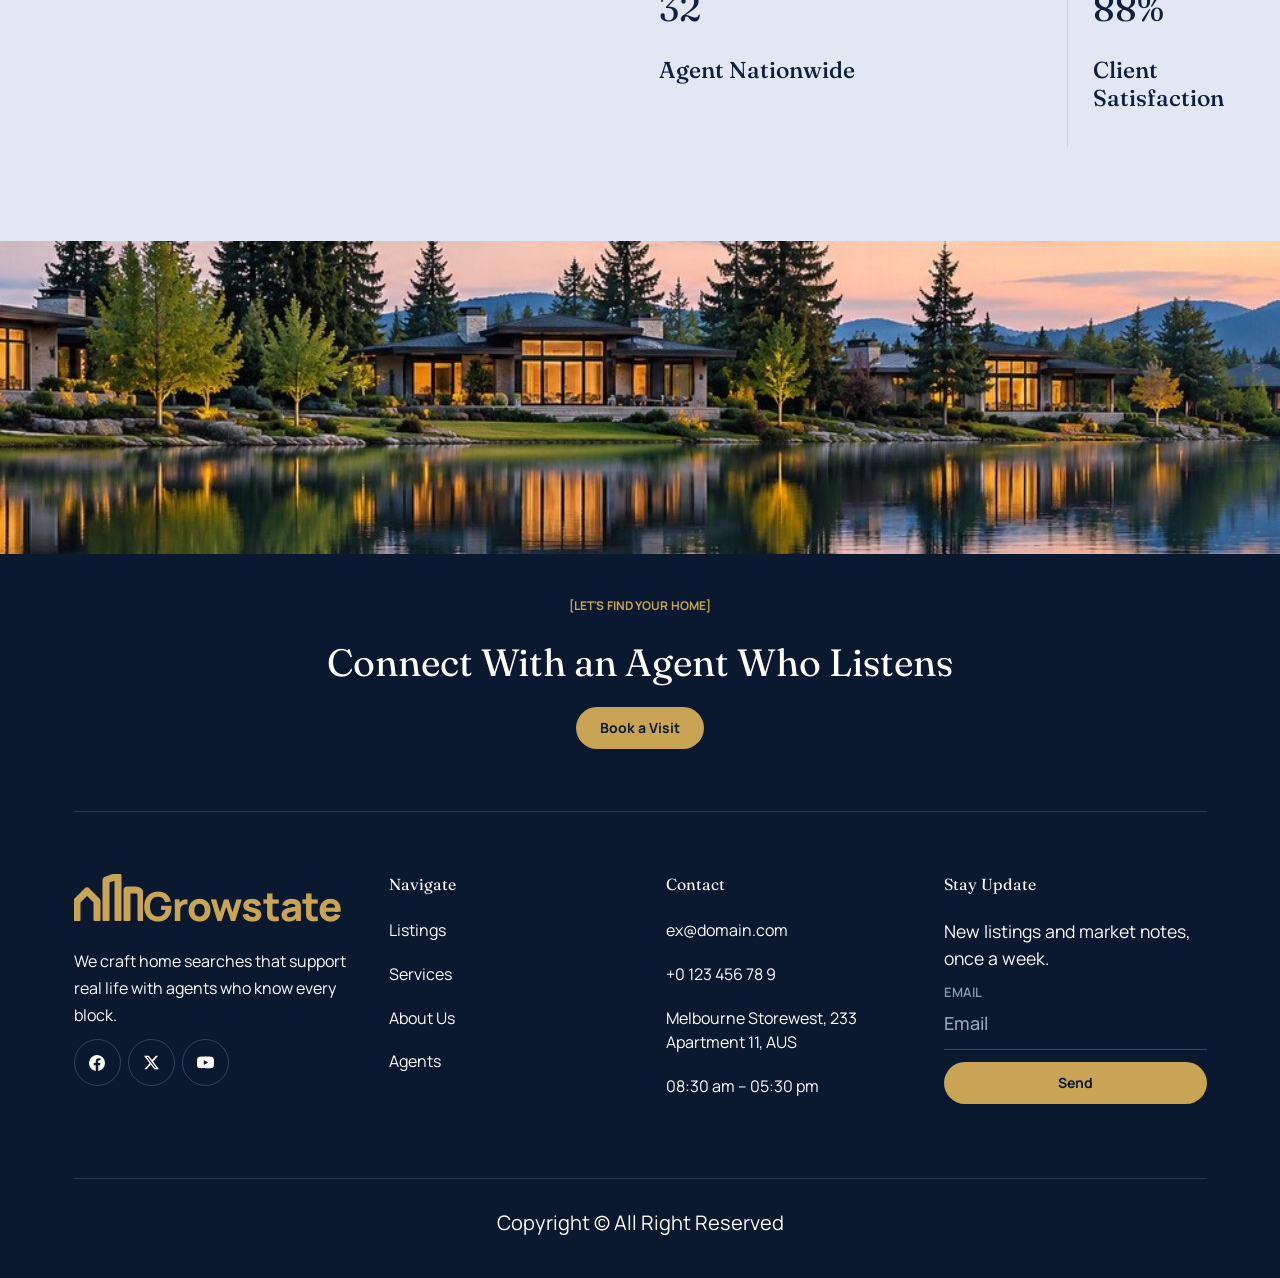
==== commit 9769fa0e: "created nav bar pages" ====
--- a/farmland/index.html
+++ b/farmland/index.html
@@ -20,7 +20,7 @@
       <a href="#">Home</a>
       <a href="about.html">About</a>
       <a href="property.html">Property</a>
-      <a href="#contact">Contact</a>
+      <a href="contact.html">Contact</a>
     </nav>
     <a href="#visit" class="btn btn-navy">Book a Visit</a>
     <button class="burger" aria-label="Menu" onclick="document.getElementById('links').classList.toggle('open')"><i></i><i></i><i></i></button>
@@ -127,23 +127,6 @@
   </div>
 </section>
 
-<section class="team">
-  <div class="container team-grid">
-    <div class="reveal">
-      <h2>Our Team</h2>
-      <p>Every listing is backed by someone who has walked the neighborhood, not just read the listing sheet.</p>
-      <ul>
-        <li><b>Priya Anand</b><span>Senior Agent</span></li>
-        <li><b>Sofia Bennett</b><span>Buyer's Agent</span></li>
-        <li><b>Daniel Cho</b><span>Listing Specialist</span></li>
-        <li><b>Marcus Lee</b><span>Commercial Lead</span></li>
-        <li><b>Wira Darmawan</b><span>Client Relations</span></li>
-      </ul>
-    </div>
-    <div class="tpic reveal" style="--d:.15s"><img src="images/team.jpg" alt="Team material library"></div>
-  </div>
-</section>
-
 <div class="banner"><img src="images/banner.jpg" alt="Lakeside homes at dusk"></div>
 
 <footer id="contact">
--- a/farmland/style.css
+++ b/farmland/style.css
@@ -32,7 +32,7 @@
 .logo-i{color:var(--ink)}.logo.gold .logo-i{color:var(--gold)}
 .logo.gold span{color:var(--gold)}
 .links{display:flex;gap:35px;position:absolute;left:50%;transform:translateX(-50%)}
-.links a{font:478 12px/1 var(--sans);letter-spacing:.015em;text-transform:uppercase;display:flex;align-items:center;gap:10px;position:relative}
+.links a{font:478 13px/1 var(--sans);letter-spacing:.015em;text-transform:uppercase;display:flex;align-items:center;gap:10px;position:relative}
 .links a::after{content:"";position:absolute;left:0;bottom:-8px;height:2px;width:0;background:var(--gold);transition:width .3s}
 .links a:hover::after{width:100%}
 .burger{display:none;background:none;border:0;width:30px;height:22px;flex-direction:column;justify-content:space-between;margin-left:14px}
@@ -185,7 +185,7 @@
 .f-grid>div>a,.f-grid>div>span{display:block;line-height:1.55;margin-bottom:19px;transition:color .25s}
 .f-grid>div>span{max-width:260px}
 .f-grid>div>a:hover{color:var(--gold)}
-.f-grid .logo{margin-bottom:59px}.f-grid .logo .logo-i{width:69px;height:47px}
+.f-grid .logo{margin-bottom:20px}.f-grid .logo .logo-i{width:69px;height:47px}
 .f-grid .logo.gold span{font-size:40px;line-height:1}
 .f-grid>div>p{max-width:310px;line-height:1.7}
 .soc{display:flex;gap:7px;margin-top:10px}
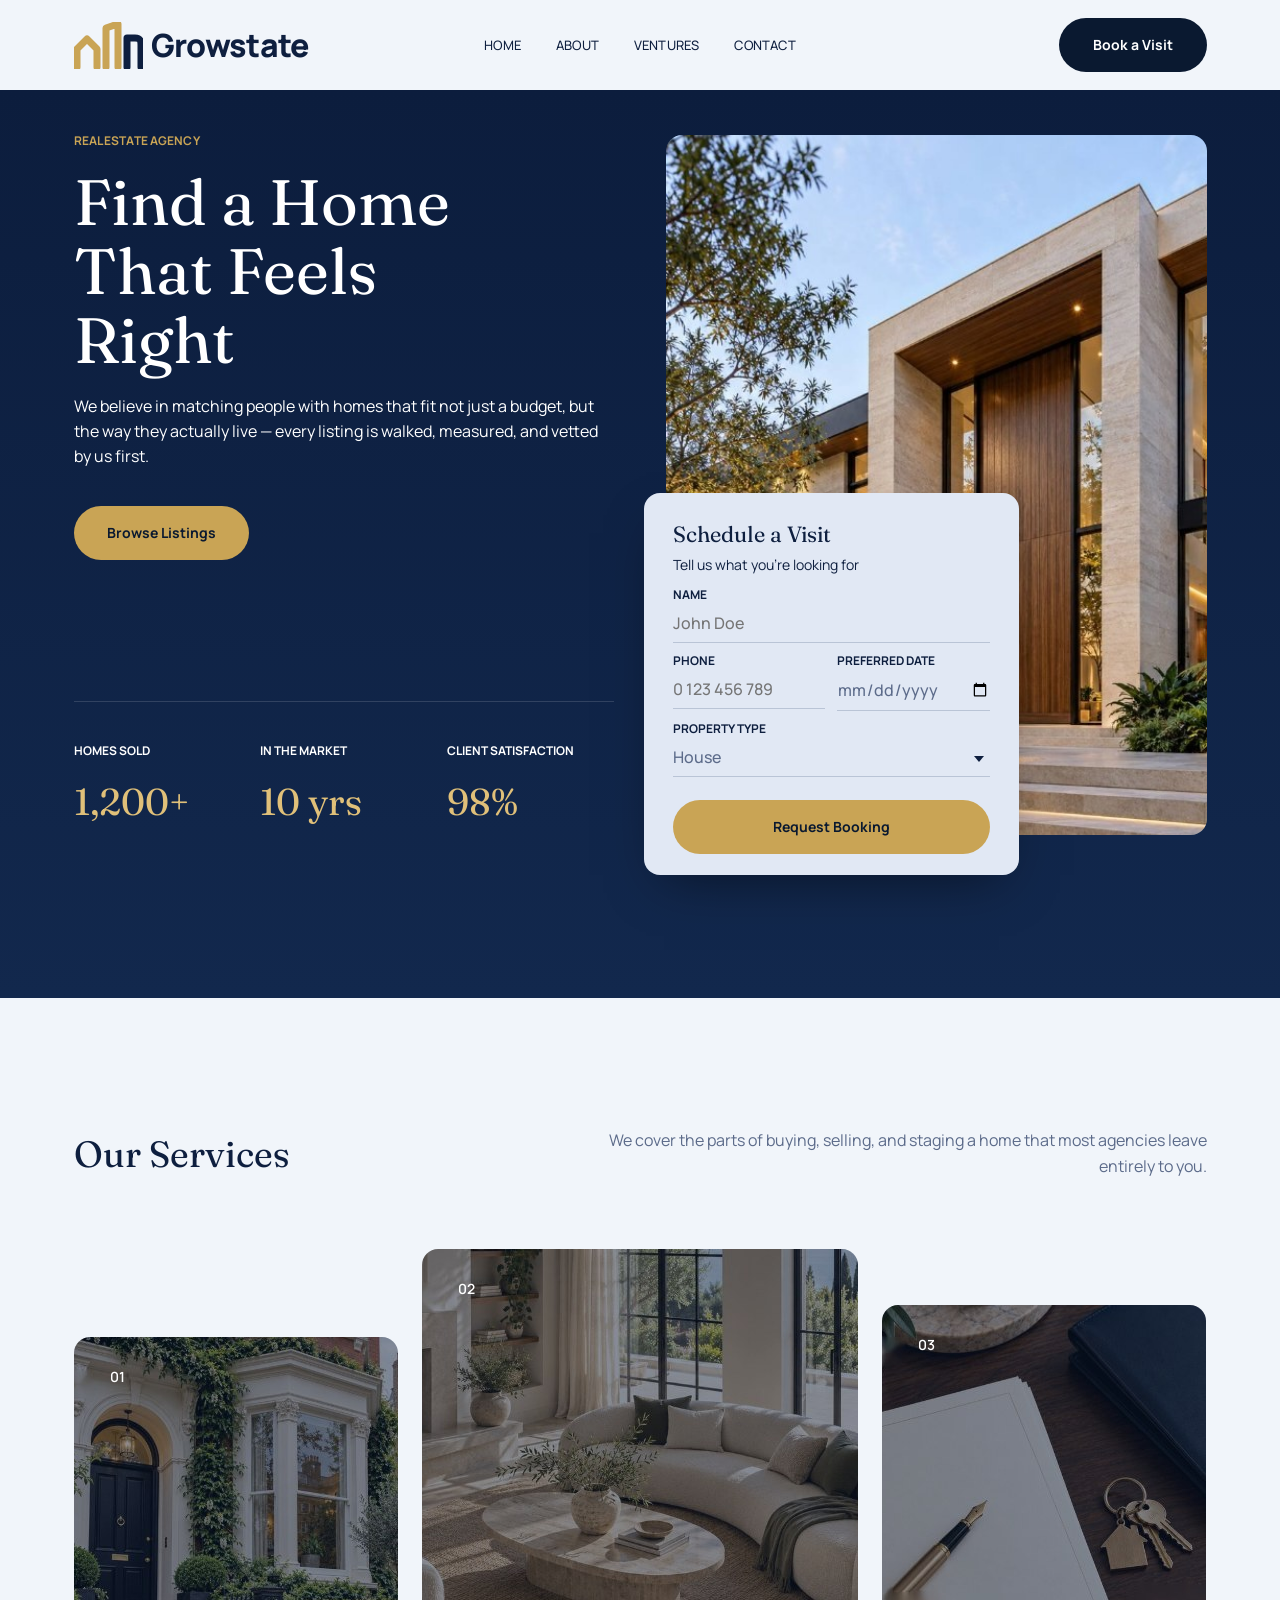
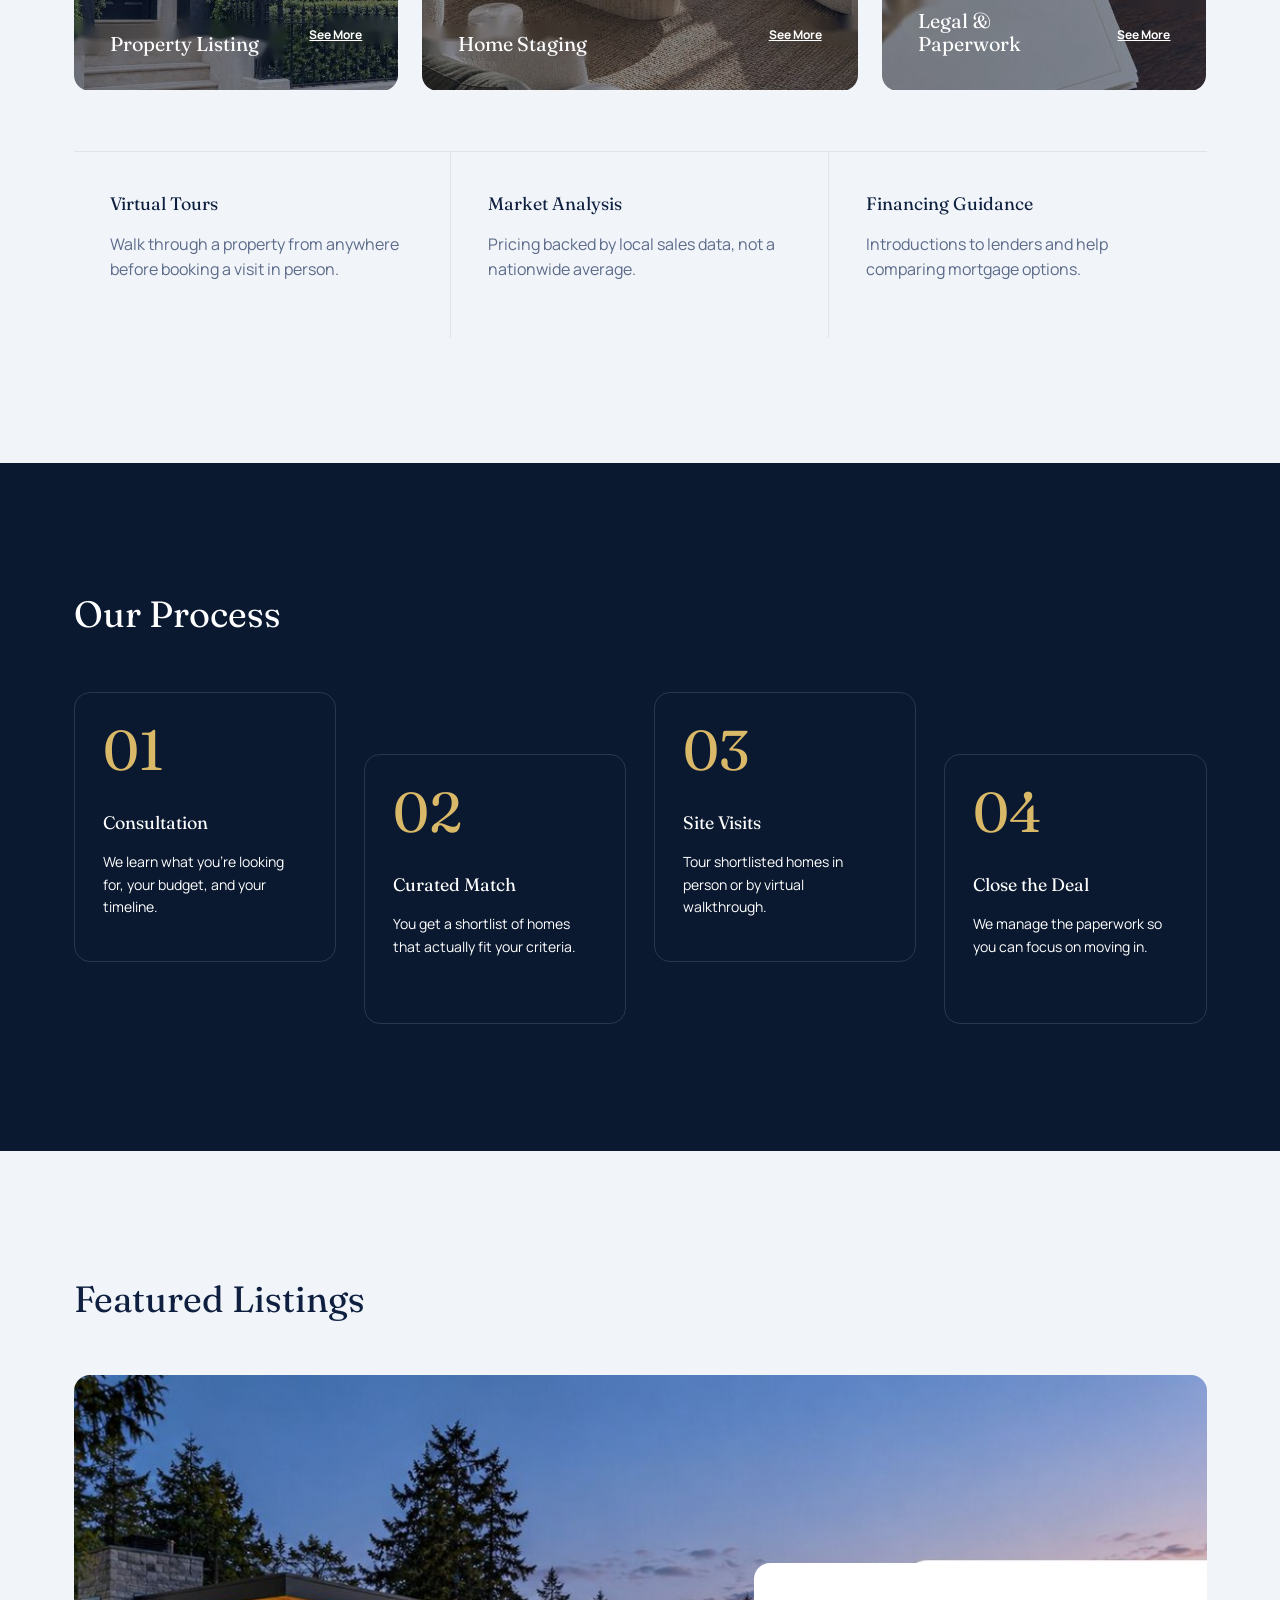
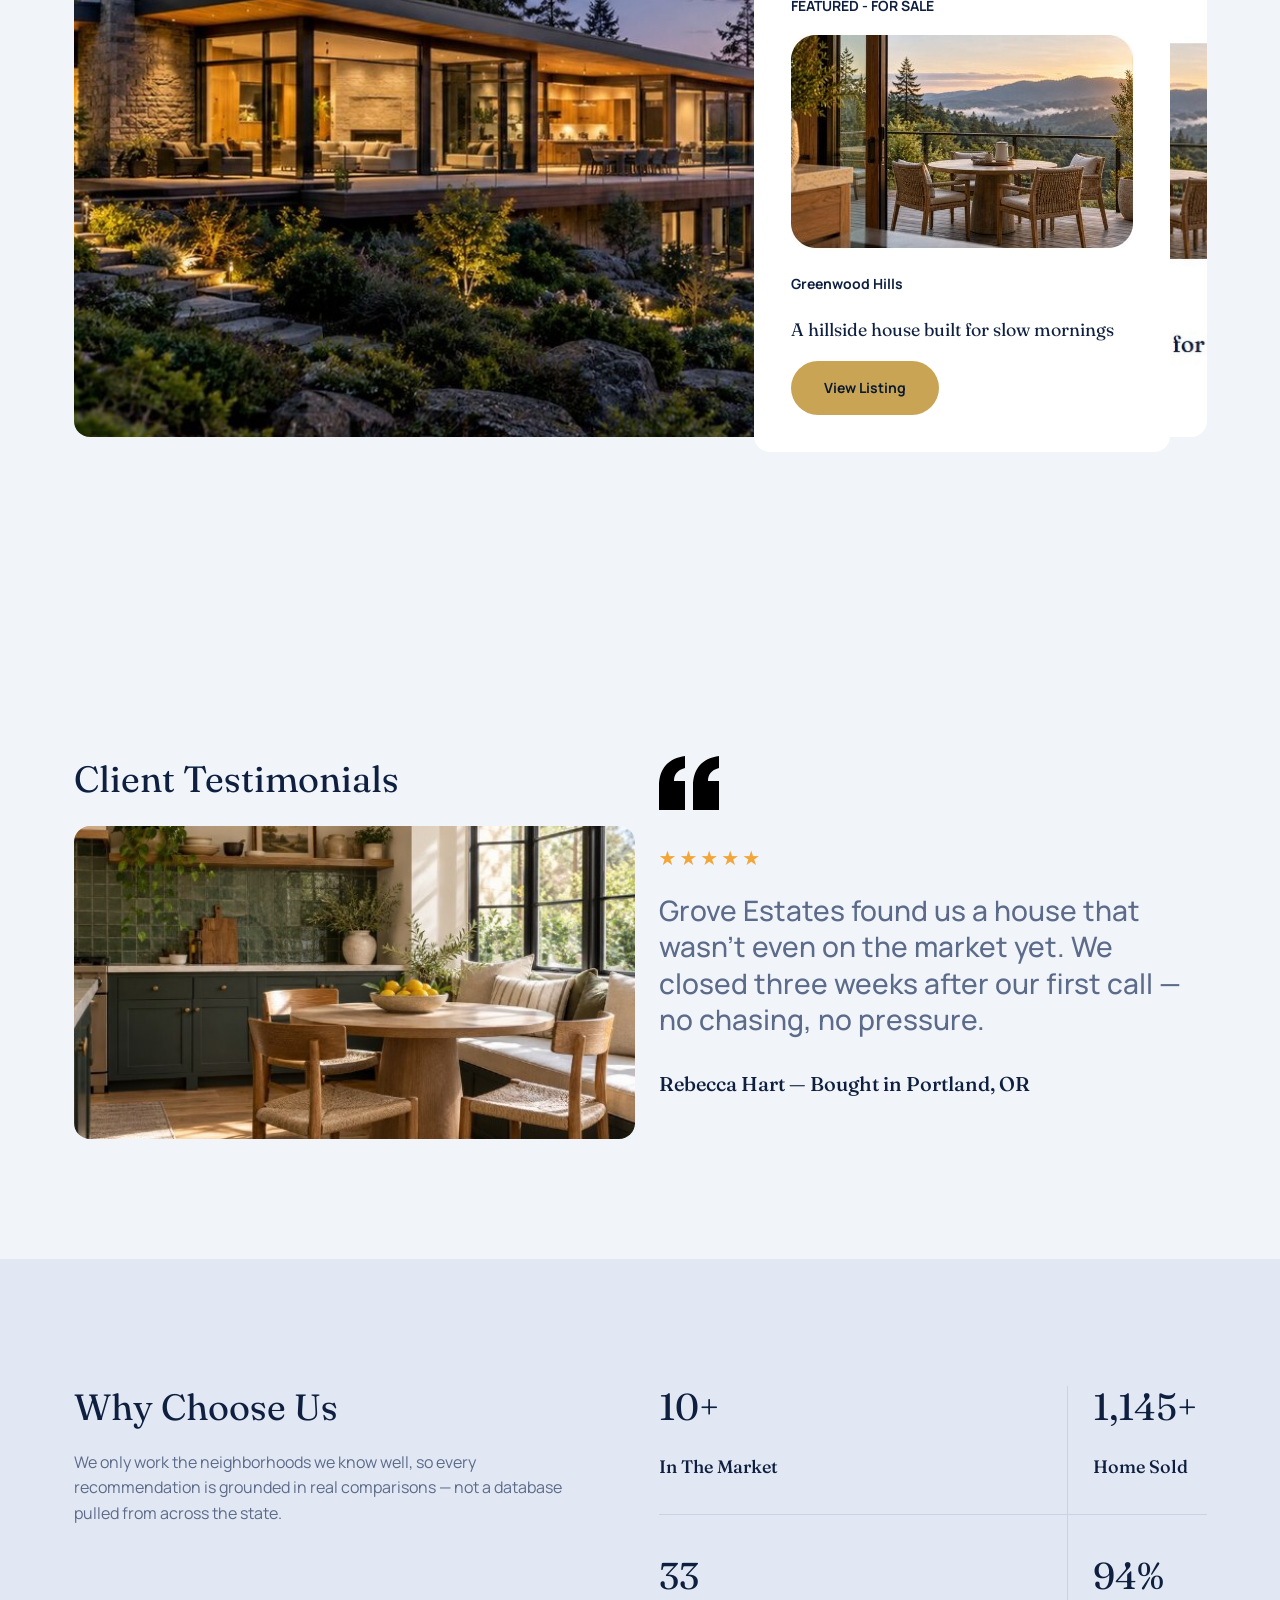
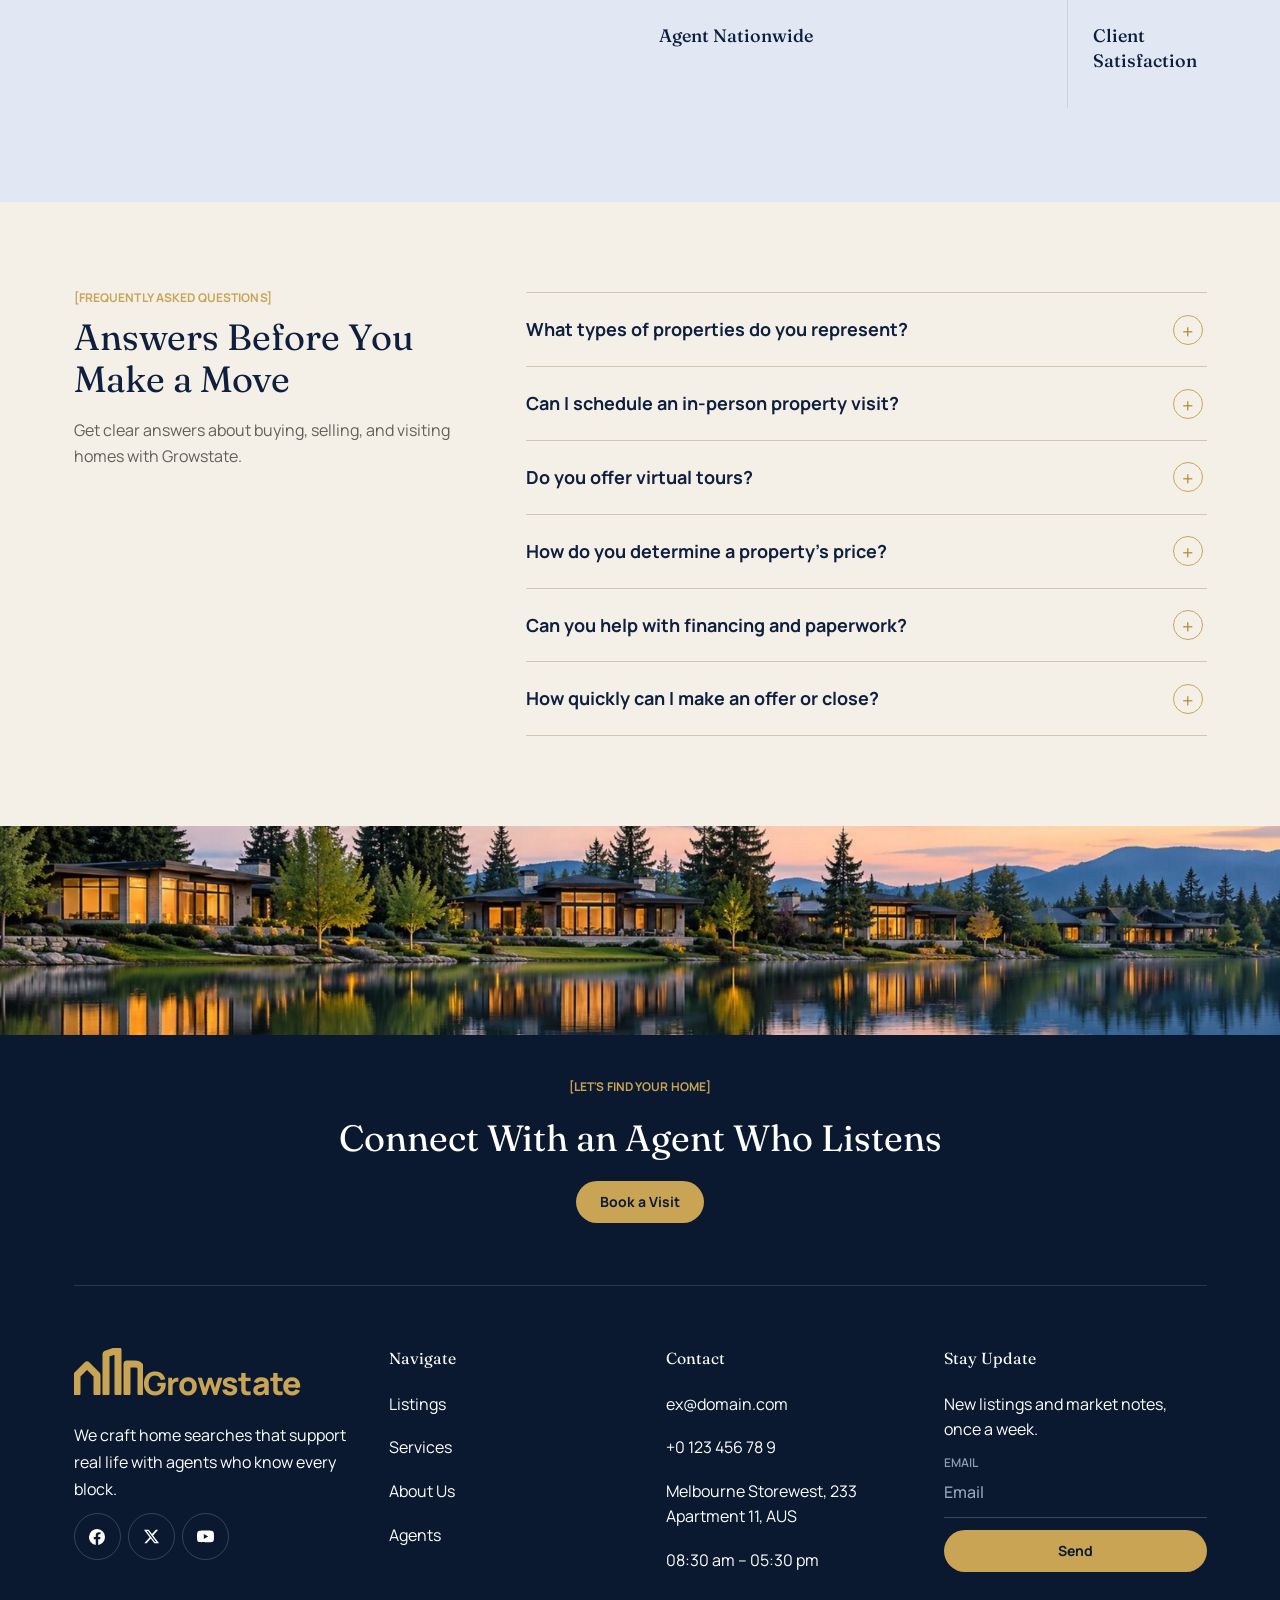
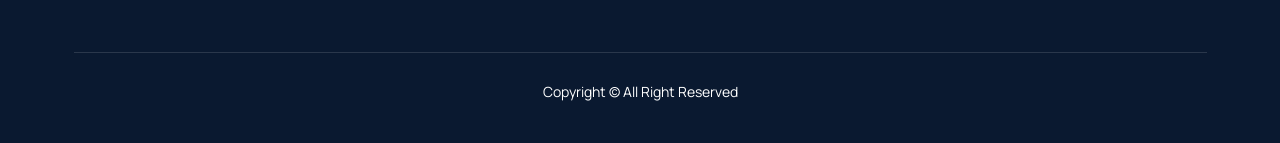
==== commit 0598cb6b: "design changes" ====
--- a/farmland/index.html
+++ b/farmland/index.html
@@ -5,6 +5,7 @@
 <meta name="viewport" content="width=device-width, initial-scale=1">
 <title>Growstate – Find a Home That Feels Right</title>
 <link rel="stylesheet" href="style.css">
+
 </head>
 <body>
 
@@ -19,11 +20,11 @@
     <nav class="links" id="links">
       <a href="#">Home</a>
       <a href="about.html">About</a>
-      <a href="property.html">Property</a>
+      <a href="property.html">Ventures</a>
       <a href="contact.html">Contact</a>
     </nav>
-    <a href="#visit" class="btn btn-navy">Book a Visit</a>
-    <button class="burger" aria-label="Menu" onclick="document.getElementById('links').classList.toggle('open')"><i></i><i></i><i></i></button>
+    <a href="contact.html" class="btn btn-navy">Book a Visit</a>
+    <button class="burger" aria-label="Menu" aria-expanded="false"><i></i><i></i><i></i></button>
   </div>
 </header>
 
@@ -127,6 +128,42 @@
   </div>
 </section>
 
+<section class="faq" id="faq">
+  <div class="container faq-grid">
+    <div class="reveal">
+      <span class="eyebrow">[Frequently Asked Questions]</span>
+      <h2>Answers Before You Make a Move</h2>
+      <p class="faq-intro">Get clear answers about buying, selling, and visiting homes with Growstate.</p>
+    </div>
+    <div class="faq-list reveal" style="--d:.12s">
+      <details class="faq-item">
+        <summary>What types of properties do you represent?</summary>
+        <p>We represent houses, apartments, villas, lofts, and select farmland properties. Every listing is reviewed for location, condition, and market value before it is recommended.</p>
+      </details>
+      <details class="faq-item">
+        <summary>Can I schedule an in-person property visit?</summary>
+        <p>Yes. Use the Schedule a Visit form or book a visit with one of our agents. We will confirm the date and share the details for your preferred property.</p>
+      </details>
+      <details class="faq-item">
+        <summary>Do you offer virtual tours?</summary>
+        <p>Many of our listings include virtual walkthroughs. They allow you to explore the layout and key features remotely before arranging an in-person visit.</p>
+      </details>
+      <details class="faq-item">
+        <summary>How do you determine a property's price?</summary>
+        <p>We compare recent local sales, property condition, neighborhood trends, and current demand. This gives you a practical price range grounded in the area—not a statewide estimate.</p>
+      </details>
+      <details class="faq-item">
+        <summary>Can you help with financing and paperwork?</summary>
+        <p>We can introduce you to trusted lenders and help compare mortgage options. We also coordinate the legal and documentation process through closing.</p>
+      </details>
+      <details class="faq-item">
+        <summary>How quickly can I make an offer or close?</summary>
+        <p>Timing depends on the property, financing, and local requirements. Once we understand your goals, we will outline the key steps and expected timeline.</p>
+      </details>
+    </div>
+  </div>
+</section>
+
 <div class="banner"><img src="images/banner.jpg" alt="Lakeside homes at dusk"></div>
 
 <footer id="contact">
--- a/farmland/style.css
+++ b/farmland/style.css
@@ -3,32 +3,36 @@
 :root{
   --navy:#0a1930;--navy2:#12284d;--ink:#0e1f3f;--gold:#c9a455;--bg:#f1f5fa;--bg2:#e1e8f3;--slate:#5c6b8a;
   --serif:'Fraunces',Georgia,serif;--sans:'Manrope',system-ui,sans-serif;
-  --h2:clamp(34px,2.97vw,57px);
+  --text-xs:12px;--text-sm:14px;--text-base:16px;--text-lg:18px;--text-xl:22px;
+  --page-title:clamp(32px,3vw,48px);--display-title:clamp(46px,5vw,72px);
+  --quote-size:clamp(22px,2.2vw,34px);
+  --h2:clamp(32px,2.85vw,48px);
+  --radius-card:16px;
 }
 *{box-sizing:border-box;margin:0;padding:0}
 html{scroll-behavior:smooth}
-body{font-family:var(--sans);background:var(--bg);color:var(--ink);font-size:20px;line-height:1.55;font-optical-sizing:none;font-variation-settings:'opsz' 30;-webkit-font-smoothing:antialiased;overflow-x:hidden}
+body{font-family:var(--sans);background:var(--bg);color:var(--ink);font-size:var(--text-base);line-height:1.6;font-optical-sizing:none;font-variation-settings:'opsz' 30;-webkit-font-smoothing:antialiased;overflow-x:hidden}
 img{display:block;width:100%;height:100%;object-fit:cover}
 a{color:inherit;text-decoration:none}
 ul{list-style:none}
 h1,h2,h3,h4,h5,b,strong{font-weight:400}
 h1,h2,h3,h4,h5,.num,b,strong{font-family:var(--serif)}
-h2{font-size:var(--h2);line-height:1.2}
+h2{font-size:var(--h2);line-height:1.15}
 .container{width:min(1133px,100% - 48px);margin-inline:auto}
 
 /* buttons */
-.btn{display:inline-flex;align-items:center;justify-content:center;height:54px;padding:0 33px;border-radius:99px;border:0;font:700 16px/1 var(--sans);cursor:pointer;transition:transform .3s,background .3s,box-shadow .3s}
+.btn{display:inline-flex;align-items:center;justify-content:center;height:54px;padding:0 33px;border-radius:99px;border:0;font:700 var(--text-sm)/1 var(--sans);cursor:pointer;transition:transform .3s,background .3s,box-shadow .3s}
 .btn:hover{transform:translateY(-2px);box-shadow:0 10px 22px -10px rgba(0,0,0,.45)}
 .btn-gold{background:var(--gold);color:var(--navy)}
 .btn-gold:hover{background:#d8b568}
 .btn-navy{background:var(--navy);color:#fff;padding:0 34px}
-.eyebrow{display:block;font:700 12px/1 var(--sans);letter-spacing:.01em;text-transform:uppercase;color:var(--gold)}
+.eyebrow{display:block;font:700 var(--text-xs)/1 var(--sans);letter-spacing:.01em;text-transform:uppercase;color:var(--gold)}
 
 /* nav */
 .nav{height:90px;display:flex;align-items:center;background:var(--bg);position:relative;z-index:20}
 .nav-in{position:relative;display:flex;align-items:center;justify-content:space-between}
 .logo{display:flex;align-items:center;gap:8px;color:var(--ink)}
-.logo span{font:800 36px/1 var(--sans);letter-spacing:-.02em}
+.logo span{font:800 32px/1 var(--sans);letter-spacing:-.02em}
 .logo-i{color:var(--ink)}.logo.gold .logo-i{color:var(--gold)}
 .logo.gold span{color:var(--gold)}
 .links{display:flex;gap:35px;position:absolute;left:50%;transform:translateX(-50%)}
@@ -42,35 +46,35 @@
 .hero{background:linear-gradient(180deg,#0c1d3d,#12284d);color:#fff;padding:45px 0 0px}
 .hero-grid{display:grid;grid-template-columns:repeat(2,minmax(0,1fr));gap:clamp(24px,4vw,62px)}
 .hero-text{display:flex;flex-direction:column;align-items:flex-start;min-width:0;min-height:700px;align-self:start}
-.hero h1{font-size: 5rem;line-height:1.2;margin:20px 0 20px}
+.hero h1{font-size:var(--display-title);line-height:1.08;margin:20px 0}
 .hero p{    
     max-width: 590px;
     margin-bottom: 37px;
     color: #fff;
     line-height: 1.55;
-    font-size: 17px;
+    font-size: var(--text-base);
 }
 .stats{margin-top:auto;margin-bottom:12px;width:100%;border-top:1px solid rgba(255,255,255,.14);padding-top:43px;display:grid;grid-template-columns:repeat(3,minmax(0,1fr));justify-content:start;gap:0 20px}
 .stats>div{min-width:0}
-.stats small{display:block;font:700 14px/1 var(--sans);text-transform:uppercase;margin-bottom:26px}
+.stats small{display:block;font:700 var(--text-xs)/1 var(--sans);text-transform:uppercase;margin-bottom:26px}
 .stats b{font-size:clamp(36px,2.92vw,56px);color:#e0c079;line-height:1}
 .hero-media{position:relative;height:824px;margin-bottom:39px;min-width:0}
-.hero-media>img{border-radius:18px}
-.hero-media img {transition:transform 1.6s ease; width: 100%; height: 85%; object-fit: cover; border-radius: 30px;}
+.hero-media>img{border-radius:var(--radius-card)}
+.hero-media img {transition:transform 1.6s ease; width: 100%; height: 85%; object-fit: cover; border-radius:var(--radius-card);}
 .visit-card {position: absolute;
     right: 188px;
     top: 358px;
     width: min(375px, calc(100% - 48px));
     background: #e1e8f4;
     color: var(--ink);
-    border-radius: 30px;
+    border-radius: var(--radius-card);
     padding: 28px 29px 21px;
     box-shadow: 0 20px 50px -20px rgba(0, 0, 0, .5);
 }
-.visit-card h3{font-size:28px;line-height:1.2;margin-bottom:5px}
-.visit-card p{font-size:16px;margin-bottom:14px;color:var(--ink);line-height:1.0}
-.visit-card label{display:block;font:700 13px/1 var(--sans);text-transform:uppercase;color:var(--ink);margin-bottom:12px}
-.visit-card input,.visit-card select{display:block;width:100%;margin-top:11px;background:none;border:0;border-bottom:1px solid #b9c4d6;padding:0 0 8px;font:500 18px var(--sans);color:var(--slate);outline:0;appearance:none;-webkit-appearance:none;text-transform:none}
+.visit-card h3{font-size:var(--text-xl);line-height:1.25;margin-bottom:5px}
+.visit-card p{font-size:var(--text-sm);margin-bottom:14px;color:var(--ink);line-height:1.5}
+.visit-card label{display:block;font:700 var(--text-xs)/1 var(--sans);text-transform:uppercase;color:var(--ink);margin-bottom:12px}
+.visit-card input,.visit-card select{display:block;width:100%;margin-top:11px;background:none;border:0;border-bottom:1px solid #b9c4d6;padding:0 0 8px;font:500 var(--text-base) var(--sans);color:var(--slate);outline:0;appearance:none;-webkit-appearance:none;text-transform:none}
 .visit-card input:focus,.visit-card select:focus{border-color:var(--gold)}
 .two{display:grid;grid-template-columns:1fr 1fr;gap:12px}
 .sel{position:relative;display:block}
@@ -80,136 +84,148 @@
 /* services */
 .services{padding:130px 0 125px}
 .sec-head{display:flex;justify-content:space-between;align-items:center;gap:40px;margin-bottom:70px}
-.sec-head p{max-width:615px;text-align:right;color:var(--slate);font-size:16px;line-height:1.55}
+.sec-head p{max-width:615px;text-align:right;color:var(--slate);font-size:var(--text-base);line-height:1.6}
 .svc-cards{display:grid;grid-template-columns:1fr 1.34fr 1fr;gap:24px;align-items:end}
-.svc{position:relative;border-radius:18px;overflow:hidden;display:block;height:354px;color:#fff}
+.svc{position:relative;border-radius:var(--radius-card);overflow:hidden;display:block;height:354px;color:#fff}
 .svc:nth-child(2){height:442px}
 .svc:nth-child(3){height:386px}
 .svc img{transition:transform .8s cubic-bezier(.2,.7,.2,1)}
 .svc:hover img{transform:scale(1.07)}
-.svc .num{position:absolute;z-index:2;left:36px;top:30px;font:600 16px var(--sans)}
+.svc .num{position:absolute;z-index:2;left:36px;top:30px;font:600 var(--text-sm)/1.4 var(--sans)}
 .svc h4{
     position: absolute;
     z-index: 2;
     left: 36px;
     bottom: 36px;
-    font-size: 23px;
+    font-size: 20px;
     line-height: 1.15;
     max-width: 174px;}
 .svc u{position:absolute;z-index:2;right:36px;bottom:48px;font:700 12px var(--sans)}
 .svc-info{display:grid;grid-template-columns:repeat(3,1fr);margin-top:60px;border-top:1px solid #dde4ee}
 .svc-info>div{padding:40px 37px 55px;border-left:1px solid #dde4ee;margin-left:-1px}
 .svc-info>div:first-child{border-left:0}
-.svc-info h5{font-size:23px;margin-bottom:23px;line-height:1.3}
-.svc-info p{color:var(--slate);font-size:16px;line-height:1.6;max-width:380px}
+.svc-info h5{font-size:var(--text-lg);margin-bottom:16px;line-height:1.3}
+.svc-info p{color:var(--slate);font-size:var(--text-base);line-height:1.6;max-width:380px}
 
 /* process */
 .process{background:var(--navy);color:#fff;padding:130px 0 127px}
 .steps{display:grid;grid-template-columns:repeat(4,1fr);gap:28px;margin-top:57px;align-items:start}
-.step{border:1px solid rgba(255,255,255,.13);border-radius:18px;padding:29px 28px 38px;min-height:270px;transition:border-color .4s,background .4s}
+.step{border:1px solid rgba(255,255,255,.13);border-radius:var(--radius-card);padding:29px 28px 38px;min-height:270px;transition:border-color .4s,background .4s}
 .step:hover{border-color:var(--gold);background:rgba(255,255,255,.03)}
 .step:nth-child(even){margin-top:62px}
 .step b{display:block;font-size:56px;color:#d9b868;line-height:1;margin-bottom:34px}
-.step h4{font-size:24px;margin-bottom:17px;line-height:1.0}
-.step p{font-size:16px;line-height:1.6}
+.step h4{font-size:var(--text-lg);margin-bottom:17px;line-height:1.25}
+.step p{font-size:var(--text-sm);line-height:1.6}
 
 /* listings */
 .listings{padding:127px 0 124px}
 .feat{position:relative;margin-top:55px;margin-bottom:193px}
-.feat>img{height:662px;border-radius:18px}
-.feat-card{position:absolute;right:37px;top:188px;width:416px;background:#fff;border-radius:18px;padding:36px 37px 37px}
-.feat-card small{display:block;font:700 16px/1 var(--sans);text-transform:uppercase;margin-bottom:22px}
-.feat-card img{height:214px;border-radius:18px;margin-bottom:28px}
-.feat-card .loc{display:block;font:700 16px/1 var(--sans);margin-bottom:27px}
-.feat-card h4{font-size:23px;line-height:1.2;margin-bottom:25px}
+.feat>img{height:662px;border-radius:var(--radius-card)}
+.feat-card{position:absolute;right:37px;top:188px;width:416px;background:#fff;border-radius:var(--radius-card);padding:36px 37px 37px}
+.feat-card small{display:block;font:700 var(--text-sm)/1 var(--sans);text-transform:uppercase;margin-bottom:22px}
+.feat-card img{height:214px;border-radius:var(--radius-card);margin-bottom:28px}
+.feat-card .loc{display:block;font:700 var(--text-sm)/1 var(--sans);margin-bottom:27px}
+.feat-card h4{font-size:var(--text-lg);line-height:1.3;margin-bottom:20px}
 .row{display:grid;grid-template-columns:979px 1fr;gap:26px;padding:62px 0;border-bottom:1px solid #dde4ee}
 .row:first-of-type{padding-top:0}
 .row:last-child{border-bottom:0;padding-bottom:0}
-.row .pic{height:var(--ih);border-radius:18px;overflow:hidden}
+.row .pic{height:var(--ih);border-radius:var(--radius-card);overflow:hidden}
 .row .pic img{transition:transform .9s cubic-bezier(.2,.7,.2,1)}
 .row:hover .pic img{transform:scale(1.05)}
 .nm{display:flex;justify-content:space-between;align-items:center;margin-top:24px}
-.nm h4{font-size:28px;line-height:1.2}
+.nm h4{font-size:var(--text-xl);line-height:1.25}
 .nm .btn{height:54px;padding:0 33px}
 .row .r{display:flex;flex-direction:column;justify-content:space-between;height:calc(var(--ih) + 43px)}
-.row .r p{color:var(--slate);font-size:20px;line-height:1.6}
-.info{background:var(--navy);color:#fff;border-radius:18px;padding:36px 37px 38px}
-.info span{display:block;font-size:17.6px;line-height:1.5;margin-bottom:12px}
-.info strong{display:block;font-size:28px;line-height:1.2;color:#e0c079;margin-bottom:12px}
-.info em{display:block;font:700 17.6px/1.3 var(--sans);text-transform:uppercase}
+.row .r p{color:var(--slate);font-size:var(--text-base);line-height:1.6}
+.info{background:var(--navy);color:#fff;border-radius:var(--radius-card);padding:36px 37px 38px}
+.info span{display:block;font-size:var(--text-base);line-height:1.5;margin-bottom:12px}
+.info strong{display:block;font-size:var(--text-xl);line-height:1.2;color:#e0c079;margin-bottom:12px}
+.info em{display:block;font:700 var(--text-sm)/1.3 var(--sans);text-transform:uppercase}
 
 /* testimonials */
 .testi{padding:0 0 120px}
 .testi-grid{display:grid;grid-template-columns:561px 1fr;gap:24px}
-.testi .pic,.tpic{border-radius:18px;overflow:hidden}
+.testi .pic,.tpic{border-radius:var(--radius-card);overflow:hidden}
 .testi .pic{height:313px;margin-top:26px}
 .tl h2{margin-top:4px}
 .q{color:#000;display:block;margin-bottom:38px;width:62px;height:auto;margin-top:2px}
-.stars{color:#f2a63a;font-size:22px;letter-spacing:3px;line-height:1;margin-bottom:31px}
-blockquote{font-size:clamp(24px,2.08vw,40px);line-height:1.22;color:var(--slate);font-weight:500;margin-bottom:42px}
-cite{font:500 23px/1 var(--serif);font-style:normal}
+.stars{color:#f2a63a;font-size:20px;letter-spacing:3px;line-height:1;margin-bottom:24px}
+blockquote{font-size:var(--quote-size);line-height:1.3;color:var(--slate);font-weight:500;margin-bottom:32px}
+cite{font:500 20px/1.35 var(--serif);font-style:normal}
 
 /* why */
 .why{background:var(--bg2);padding:127px 0 94px}
 .why-grid{display:grid;grid-template-columns:561px 1fr;gap:24px;align-items:start}
-.why p{font-size:20px;line-height:1.55;color:var(--slate);margin-top:22px;max-width:530px}
+.why p{font-size:var(--text-base);line-height:1.6;color:var(--slate);margin-top:22px;max-width:530px}
 .nums{display:grid;grid-template-columns:408px 1fr}
 .nums>div{padding:40px 0 35px;border-left:0}
 .nums>div:nth-child(2n){border-left:1px solid #c9d3e3;padding-left:25px}
 .nums>div:nth-child(-n+2){border-bottom:1px solid #c9d3e3;padding-top:0}
 .nums b{display:block;font-size:clamp(34px,2.92vw,56px);line-height:1.1;margin-bottom:27px}
-.nums span{font:500 23px var(--serif);display:block}
-
-/* team */
-.team{padding:127px 0 125px}
-.team-grid{display:grid;grid-template-columns:1fr 1fr;gap:24px;align-items:start}
-.team p{color:var(--slate);font-size:20px;line-height:1.55;margin:20px 0 49px}
-.team li{display:flex;justify-content:space-between;align-items:center;padding:24px 0;border-top:1px solid #dde4ee}
-.team li:last-child{padding-bottom:0}
-.team li b{font:500 23px var(--serif)}
-.team li span{font:600 18px var(--sans);color:var(--slate)}
-.team li{transition:padding .35s}
-.team li:hover{padding-left:12px}
-.tpic{height:587px}
-.banner{height:313px;overflow:hidden}
-.banner img{transition:transform 1.6s ease}
-
+.nums span{font:500 var(--text-lg)/1.4 var(--serif);display:block}
+
+.faq{padding:90px 0;background:#f4f0e7}
+.faq-grid{display:grid;grid-template-columns:minmax(220px,.72fr) minmax(320px,1.28fr);gap:70px;align-items:start}
+.faq .eyebrow{display:block;margin-bottom:12px}
+.faq h2{font-size:var(--h2);line-height:1.15;margin:0}
+.faq-list{border-top:1px solid #cfc7b5}
+.faq-item{border-bottom:1px solid #cfc7b5}
+.faq-item summary{position:relative;padding:22px 48px 22px 0;font-size:var(--text-lg);font-weight:700;cursor:pointer;list-style:none}
+.faq-item summary::-webkit-details-marker{display:none}
+.faq-item summary::after{content:"+";position:absolute;right:4px;top:50%;transform:translateY(-50%);width:28px;height:28px;border:1px solid #c9a455;border-radius:50%;display:grid;place-items:center;color:#b58a35;font-size:20px;font-weight:400}
+.faq-item[open] summary::after{content:"−"}.faq-item p{margin:-6px 48px 22px 0;color:#62605a;line-height:1.6;font-size:var(--text-base)}
+.faq-intro{max-width:390px;margin-top:18px;color:#62605a;line-height:1.6;font-size:var(--text-base)}@media(max-width:760px){.faq{padding:60px 0}
+.faq-grid{grid-template-columns:1fr;gap:28px}
+.faq-item summary{font-size:var(--text-base)}}
 /* footer */
 footer{background:var(--navy);color:#fff;padding:46px 0 0}
 .cta{text-align:center;padding-bottom:62px;border-bottom:1px solid rgba(255,255,255,.13)}
-.cta h2{margin:28px 0 22px;font-size:clamp(30px,2.97vw,57px)}
-.cta .btn{height:42px;padding:0 24px;font-size:14px}
+.cta h2{margin:24px 0 22px;font-size:var(--h2)}
+.cta .btn{height:42px;padding:0 24px;font-size:var(--text-sm)}
 .f-grid{display:grid;grid-template-columns:minmax(0,1.15fr) minmax(0,1fr) minmax(0,1fr) minmax(0,1.05fr);gap:28px;padding:62px 0 60px}
-.f-grid p,.f-grid a,.f-grid span{font-size:16px}
-.f-grid h5{font-size:16px;margin-bottom:23px;line-height:1.3}
+.f-grid p,.f-grid a,.f-grid span{font-size:var(--text-base)}
+.f-grid h5{font-size:var(--text-base);margin-bottom:23px;line-height:1.3}
 .f-grid>div>a,.f-grid>div>span{display:block;line-height:1.55;margin-bottom:19px;transition:color .25s}
 .f-grid>div>span{max-width:260px}
 .f-grid>div>a:hover{color:var(--gold)}
 .f-grid .logo{margin-bottom:20px}.f-grid .logo .logo-i{width:69px;height:47px}
-.f-grid .logo.gold span{font-size:40px;line-height:1}
+.f-grid .logo.gold span{font-size:32px;line-height:1}
 .f-grid>div>p{max-width:310px;line-height:1.7}
 .soc{display:flex;gap:7px;margin-top:10px}
 .soc a{width:47px;height:47px;border:1px solid rgba(255,255,255,.18);border-radius:50%;display:grid;place-items:center;transition:background .3s,color .3s}
 .soc a:hover{background:var(--gold);color:var(--navy)}
-.f-grid form label{display:block;font:600 13px/1 var(--sans);text-transform:uppercase;color:#8d9ab3;margin:14px 0 0}
-.f-grid form input{width:100%;background:none;border:0;border-bottom:1px solid rgba(255,255,255,.2);padding:0 0 14px;color:#fff;font:500 18px var(--sans);outline:0;text-transform:none;margin-top:12px}.f-grid form input::placeholder{color:#9aa6bd;opacity:1}
-.f-grid form .btn{width:100%;height:42px;padding:0 20px;font-size:14px;margin-top:12px}.f-grid>div:last-child>p{font-size:17.6px;line-height:1.55;max-width:none}
+.f-grid form label{display:block;font:600 var(--text-xs)/1 var(--sans);text-transform:uppercase;color:#8d9ab3;margin:14px 0 0}
+.f-grid form input{width:100%;background:none;border:0;border-bottom:1px solid rgba(255,255,255,.2);padding:0 0 14px;color:#fff;font:500 var(--text-base) var(--sans);outline:0;text-transform:none;margin-top:12px}.f-grid form input::placeholder{color:#9aa6bd;opacity:1}
+.f-grid form .btn{width:100%;height:42px;padding:0 20px;font-size:var(--text-sm);margin-top:12px}.f-grid>div:last-child>p{font-size:var(--text-base);line-height:1.6;max-width:none}
 .f-grid .cta-note{display:none}
-.copy{text-align:center;border-top:1px solid rgba(255,255,255,.13);padding:28px 0 40px;font-size:20px}
-
-/* scroll animations */
-.reveal{opacity:0;transform:translateY(60px) scale(.96);transition:opacity .9s cubic-bezier(.2,.7,.2,1) var(--d,0s),transform 1s cubic-bezier(.2,.7,.2,1) var(--d,0s)}
-.reveal.in{opacity:1;transform:none}
-.svc.reveal img,.pic.reveal img,.tpic.reveal img{transform:scale(1.18)}
-.svc.reveal.in img,.pic.reveal.in img,.tpic.reveal.in img{transform:scale(1)}
-.svc.reveal.in:hover img{transform:scale(1.07)}
-.banner img{transform:scale(1.08)}
-.banner.in img{transform:scale(1)}
-.hero-text>*,.hero-media{animation:up 1s cubic-bezier(.2,.7,.2,1) both}
-.hero-text>*:nth-child(2){animation-delay:.1s}.hero-text>*:nth-child(3){animation-delay:.2s}.hero-text>*:nth-child(4){animation-delay:.3s}.hero-text>*:nth-child(5){animation-delay:.4s}
-.hero-media{animation-delay:.2s}
+.copy{text-align:center;border-top:1px solid rgba(255,255,255,.13);padding:28px 0 40px;font-size:var(--text-sm)}
+
+/* motion */
+html.motion-ready .reveal{opacity:0;transform:translateY(26px);transition:opacity .7s cubic-bezier(.2,.7,.2,1) var(--d,0s),transform .7s cubic-bezier(.2,.7,.2,1) var(--d,0s)}
+html.motion-ready .reveal.in{opacity:1;transform:none}
+html.motion-ready .svc.reveal img,html.motion-ready .pic.reveal img,html.motion-ready .tpic.reveal img{transform:scale(1.12)}
+html.motion-ready .svc.reveal.in img,html.motion-ready .pic.reveal.in img,html.motion-ready .tpic.reveal.in img{transform:scale(1)}
+html.motion-ready .svc.reveal.in:hover img{transform:scale(1.07)}
+html.motion-ready .banner img{transform:scale(1.06);transition:transform 1.2s ease}
+html.motion-ready .banner.in img{transform:scale(1)}
+html.motion-ready .nav{animation:nav-enter .55s cubic-bezier(.2,.7,.2,1) both}
+html.motion-ready .about-cover,html.motion-ready .property-cover,html.motion-ready .contact-cover{animation:cover-enter .75s cubic-bezier(.2,.7,.2,1) both}
+html.motion-ready .hero-text>*,html.motion-ready .hero-media{animation:up .8s cubic-bezier(.2,.7,.2,1) both}
+html.motion-ready .hero-text>*:nth-child(2){animation-delay:.1s}
+html.motion-ready .hero-text>*:nth-child(3){animation-delay:.2s}
+html.motion-ready .hero-text>*:nth-child(4){animation-delay:.3s}
+html.motion-ready .hero-text>*:nth-child(5){animation-delay:.4s}
+html.motion-ready .hero-media{animation-delay:.2s}
+html.motion-ready .faq-item[open]>p,html.motion-ready .property-faq-list details[open] p,html.motion-ready .contact-faq-list details[open] p{animation:faq-answer-in .25s ease both}
+@keyframes nav-enter{from{opacity:0;transform:translateY(-10px)}to{opacity:1;transform:none}}
+@keyframes cover-enter{from{opacity:.55}to{opacity:1}}
 @keyframes up{from{opacity:0;transform:translateY(40px)}to{opacity:1;transform:none}}
-@media (prefers-reduced-motion:reduce){*{animation:none!important;transition:none!important}.reveal{opacity:1;transform:none}}
+@keyframes faq-answer-in{from{opacity:0;transform:translateY(-5px)}to{opacity:1;transform:none}}
+@media (prefers-reduced-motion:reduce){
+  html{scroll-behavior:auto}
+  *,*::before,*::after{animation:none!important;transition:none!important}
+  html.motion-ready .reveal{opacity:1;transform:none}
+}
 
 /* responsive */
 @media(max-width:1200px){
@@ -219,9 +235,10 @@
   .f-grid{grid-template-columns:1fr 1fr;gap:40px}
 }
 @media(max-width:900px){
-  .nav{height:100px}.logo span{font-size:26px}
-  .links{display:none;position:absolute;top:100px;left:0;right:0;background:var(--bg);flex-direction:column;gap:20px;padding:24px;box-shadow:0 20px 30px -20px rgba(0,0,0,.3)}
-  .links.open{display:flex}.burger{display:flex}.nav .btn{display:none}
+  .nav{height:100px}.logo span{font-size:24px}
+  .links{display:flex;position:absolute;top:100px;left:0;right:0;background:var(--bg);flex-direction:column;gap:20px;padding:24px;box-shadow:0 20px 30px -20px rgba(0,0,0,.3);transform:translateY(-8px);opacity:0;visibility:hidden;pointer-events:none;transition:opacity .22s ease,transform .22s ease,visibility 0s linear .22s}
+  .links.open{transform:translateY(0);opacity:1;visibility:visible;pointer-events:auto;transition:opacity .22s ease,transform .22s ease}
+  .burger{display:flex}.nav .btn{display:none}
   .hero{padding:70px 0}.hero-grid{grid-template-columns:1fr}.hero-media{height:520px;margin-bottom:300px}
   .visit-card{left:12px;top:380px;width:calc(100% - 24px);max-width:375px}
   .stats{grid-template-columns:repeat(3,1fr);gap:16px}.stats>div{min-width:0}
@@ -231,6 +248,7 @@
   .svc-info>div{border-left:0;padding-left:0}
   .feat>img{height:420px}.feat-card{position:relative;right:auto;top:-60px;margin:0 16px;width:auto}.feat{margin-bottom:90px}
   .testi-grid,.why-grid,.team-grid,.f-grid{grid-template-columns:1fr}
+  .nums{grid-template-columns:repeat(2,minmax(0,1fr))}
   .tpic{height:380px}.services,.process,.listings,.why,.team{padding-block:80px}
   .nm{flex-direction:column;align-items:flex-start;gap:14px}
 }
